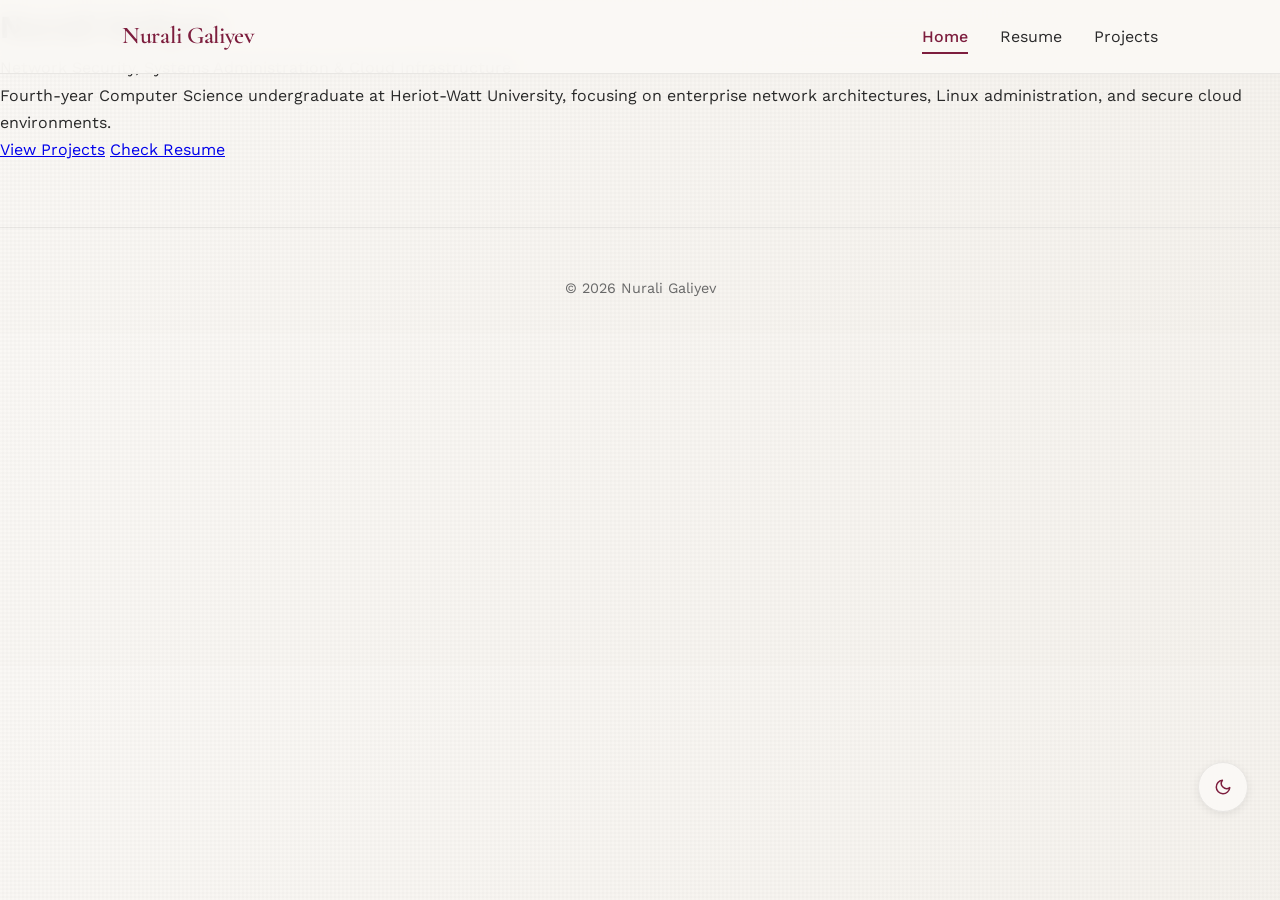
==== index.html @ 49e3de80 "Fix root index.html asset paths and content" ====
<!DOCTYPE html>
<html lang="en">
<head>
    <meta charset="UTF-8">
    <meta name="viewport" content="width=device-width, initial-scale=1.0">
    <meta property="og:title" content="Nurali Galiyev — Portfolio">
    <meta property="og:description" content="Portfolio and projects of Nurali Galiyev - Network Security, Systems Administration, and Cloud Infrastructure.">
    <meta property="og:url" content="https://Kore-net2.github.io/portfolio/index.html">
    <meta property="og:type" content="website">
    <title>Nurali Galiyev</title>

    <link rel="icon" type="image/x-icon" href="assets/icons/favicon.ico">
    <link rel="icon" type="image/png" sizes="32x32" href="assets/icons/favicon.png">
    <link rel="icon" type="image/png" sizes="16x16" href="assets/icons/favicon-16x16.png">

    <link rel="preconnect" href="https://fonts.googleapis.com">
    <link rel="preconnect" href="https://fonts.gstatic.com" crossorigin>
    <link href="https://fonts.googleapis.com/css2?family=Cormorant+Garamond:wght@400;600&family=Work+Sans:wght@300;400;500;600&display=swap" rel="stylesheet">

    <link rel="stylesheet" href="assets/css/main.css">
</head>
<body>

    <div class="page-loader" id="pageLoader">
        <div class="loader-content">
            <div class="loader-spinner"></div>
            <div class="loader-text">Loading</div>
        </div>
    </div>

    <div class="scroll-progress"></div>

    <nav>
        <div class="nav-content">
            <a href="/portfolio/index.html" class="nav-logo">Nurali Galiyev</a>
            <div class="nav-links">
                <a href="/portfolio/index.html" class="active">Home</a>
                <a href="/portfolio/resume/index.html">Resume</a>
                <a href="/portfolio/projects/index.html">Projects</a>
            </div>
        </div>
    </nav>

    <div class="home-wrap">
        <div class="hero-section">
            <h1 class="hero-title">Nurali Galiyev</h1>
            <p class="hero-subtitle">Network Security, Systems Administration & Cloud Infrastructure</p>
            <p class="hero-desc">Fourth-year Computer Science undergraduate at Heriot-Watt University, focusing on enterprise network architectures, Linux administration, and secure cloud environments.</p>
            
            <div class="hero-actions">
                <a href="/portfolio/projects/index.html" class="btn-primary">View Projects</a>
                <a href="/portfolio/resume/index.html" class="btn-secondary">Check Resume</a>
            </div>
        </div>
    </div>

    <footer>
        <p>&copy; 2026 Nurali Galiyev</p>
    </footer>

    <button class="dark-mode-toggle" id="darkModeToggle" aria-label="Toggle dark mode" title="Toggle dark mode"></button>
    <button class="back-to-top" id="backToTop" aria-label="Back to top">↑</button>

    <script src="assets/js/main.js"></script>
    <script src="assets/js/dark-mode.js"></script>
</body>
</html>
---- assets/css/main.css ----
/* ============================================
   CSS VARIABLES & ROOT STYLES
   ============================================ */
:root {
    --wine: #7d1e3e;
    --wine-light: #9d3a5a;
    --wine-dark: #5a1529;
    --cream: #faf8f5;
    --charcoal: #2a2a2a;
    --gray: #6a6a6a;
    --light-gray: #e8e6e3;
    scroll-behavior: smooth;
}

/* ============================================
   RESET & BASE STYLES
   ============================================ */
* {
    margin: 0;
    padding: 0;
    box-sizing: border-box;
}

html {
    scroll-behavior: smooth;
}

body {
    font-family: 'Work Sans', sans-serif;
    background: linear-gradient(135deg, var(--cream) 0%, #f5f2ed 100%);
    color: var(--charcoal);
    line-height: 1.7;
    overflow-x: hidden;
    position: relative;
    cursor: default;
}

a, button {
    cursor: pointer;
}

/* Subtle texture overlay */
body::before {
    content: '';
    position: fixed;
    top: 0;
    left: 0;
    width: 100%;
    height: 100%;
    background-image: 
        repeating-linear-gradient(
            0deg,
            transparent,
            transparent 2px,
            rgba(0, 0, 0, 0.01) 2px,
            rgba(0, 0, 0, 0.01) 4px
        ),
        repeating-linear-gradient(
            90deg,
            transparent,
            transparent 2px,
            rgba(0, 0, 0, 0.01) 2px,
            rgba(0, 0, 0, 0.01) 4px
        );
    pointer-events: none;
    z-index: 1;
}

.container {
    position: relative;
    z-index: 2;
    max-width: 1100px;
    margin: 0 auto;
    padding: 0 2rem;
}

/* ============================================
   NAVIGATION
   ============================================ */
nav {
    position: fixed;
    top: 0;
    left: 0;
    right: 0;
    background: rgba(250, 248, 245, 0.95);
    backdrop-filter: blur(10px);
    border-bottom: 1px solid var(--light-gray);
    z-index: 1000;
    padding: 1rem 0;
    box-shadow: 0 2px 8px rgba(0, 0, 0, 0.02);
}

.nav-content {
    max-width: 1100px;
    margin: 0 auto;
    padding: 0 2rem;
    display: flex;
    justify-content: space-between;
    align-items: center;
}

.nav-logo {
    font-family: 'Cormorant Garamond', serif;
    font-size: 1.5rem;
    font-weight: 600;
    color: var(--wine);
    text-decoration: none;
    transition: all 0.3s ease;
    letter-spacing: -0.3px;
}

.nav-logo:hover {
    color: var(--wine-dark);
    transform: translateY(-1px);
}

.nav-links {
    display: flex;
    gap: 2rem;
    align-items: center;
}

.nav-links a {
    color: var(--charcoal);
    text-decoration: none;
    font-weight: 400;
    transition: all 0.3s ease;
    position: relative;
    padding: 0.25rem 0;
}

.nav-links a::after {
    content: '';
    position: absolute;
    bottom: 0;
    left: 0;
    width: 0;
    height: 2px;
    background: var(--wine);
    transition: width 0.3s cubic-bezier(0.4, 0, 0.2, 1);
}

.nav-links a:hover::after,
.nav-links a.active::after {
    width: 100%;
}

.nav-links a:hover {
    color: var(--wine);
}

.nav-links a.active {
    color: var(--wine);
    font-weight: 500;
}

/* ============================================
   SCROLL PROGRESS INDICATOR
   ============================================ */
.scroll-progress {
    position: fixed;
    top: 0;
    left: 0;
    width: 0%;
    height: 3px;
    background: linear-gradient(90deg, var(--wine), var(--wine-light));
    z-index: 9999;
    transition: width 0.1s ease;
    box-shadow: 0 1px 3px rgba(125, 30, 62, 0.3);
}

/* ============================================
   BACK TO TOP BUTTON
   ============================================ */
.back-to-top {
    position: fixed;
    bottom: 2rem;
    right: 2rem;
    width: 50px;
    height: 50px;
    background: var(--wine);
    color: white;
    border: none;
    border-radius: 50%;
    cursor: pointer;
    display: flex;
    align-items: center;
    justify-content: center;
    font-size: 1.5rem;
    opacity: 0;
    visibility: hidden;
    transform: translateY(20px);
    transition: all 0.3s cubic-bezier(0.4, 0, 0.2, 1);
    z-index: 1000;
    box-shadow: 0 4px 12px rgba(125, 30, 62, 0.3);
}

.back-to-top.visible {
    opacity: 1;
    visibility: visible;
    transform: translateY(0);
}

.back-to-top:hover {
    background: var(--wine-dark);
    transform: translateY(-3px);
    box-shadow: 0 6px 16px rgba(125, 30, 62, 0.4);
}

.back-to-top:active {
    transform: translateY(-1px);
}

/* ============================================
   PAGE LOADER
   ============================================ */
.page-loader {
    position: fixed;
    top: 0;
    left: 0;
    width: 100%;
    height: 100%;
    background: var(--cream);
    display: flex;
    align-items: center;
    justify-content: center;
    z-index: 10000;
    transition: opacity 0.5s ease, visibility 0.5s ease;
}

.page-loader.hidden {
    opacity: 0;
    visibility: hidden;
}

.loader-content {
    text-align: center;
}

.loader-spinner {
    width: 50px;
    height: 50px;
    border: 3px solid var(--light-gray);
    border-top-color: var(--wine);
    border-radius: 50%;
    animation: spin 1s linear infinite;
    margin: 0 auto 1rem;
}

.loader-text {
    font-family: 'Cormorant Garamond', serif;
    font-size: 1.2rem;
    color: var(--wine);
    letter-spacing: 2px;
    font-weight: 500;
}

@keyframes spin {
    to {
        transform: rotate(360deg);
    }
}

/* ============================================
   FOOTER
   ============================================ */
footer {
    text-align: center;
    padding: 3rem 0 2rem;
    color: var(--gray);
    font-size: 0.9rem;
    margin-top: 4rem;
    border-top: 1px solid var(--light-gray);
}

/* ============================================
   ANIMATIONS
   ============================================ */
@keyframes fadeIn {
    from {
        opacity: 0;
        transform: translateY(20px);
    }
    to {
        opacity: 1;
        transform: translateY(0);
    }
}

@keyframes slideInCard {
    from {
        opacity: 0;
        transform: translateY(30px);
    }
    to {
        opacity: 1;
        transform: translateY(0);
    }
}

/* ============================================
   RESPONSIVE DESIGN
   ============================================ */
@media (max-width: 768px) {
    /* Smaller padding for mobile - just enough to clear the nav */
    body {
        padding-top: 75px;
    }

    nav {
        padding: 0.75rem 0;
    }

    .nav-content {
        flex-direction: column;
        gap: 0.5rem;
        padding: 0.5rem 1.5rem;
    }

    .nav-links {
        gap: 1rem;
    }

    .nav-logo {
        font-size: 1.3rem;
    }

    .nav-links a {
        font-size: 0.95rem;
    }

    .container {
        padding: 0 1.5rem;
    }

    .back-to-top {
        bottom: 1.5rem;
        right: 1.5rem;
        width: 45px;
        height: 45px;
        font-size: 1.3rem;
    }
}

@media (max-width: 480px) {
    /* Slightly more padding for very small screens */
    body {
        padding-top: 80px;
    }

    .container {
        padding: 0 1rem;
    }

    .nav-content {
        padding: 0.5rem 1rem;
    }
}
/* ============================================
   DARK MODE — append to bottom of main.css
   ============================================ */

body.dark-mode {
    /* Wine tones stay recognisable but are slightly warmer/brighter */
    --wine: #c43d5c;
    --wine-light: #d9566f;
    --wine-dark: #a82d4a;

    /* Backgrounds: warm dark rather than cold black */
    --cream: #1c1917;          /* warm near-black, mirrors the light cream tone */
    --charcoal: #ede9e4;       /* light text, same warmth as light-mode charcoal */
    --gray: #9a958e;           /* muted warm mid-tone */
    --light-gray: #2c2825;     /* warm dark border/divider, mirrors light-gray */

    background: linear-gradient(135deg, #1c1917 0%, #141210 100%);
    color: #ede9e4;
}

/* Match the light-mode texture — same opacity, just lightened strands */
body.dark-mode::before {
    background-image: 
        repeating-linear-gradient(
            0deg,
            transparent,
            transparent 2px,
            rgba(255, 255, 255, 0.015) 2px,
            rgba(255, 255, 255, 0.015) 4px
        ),
        repeating-linear-gradient(
            90deg,
            transparent,
            transparent 2px,
            rgba(255, 255, 255, 0.015) 2px,
            rgba(255, 255, 255, 0.015) 4px
        );
}

body.dark-mode nav {
    background: rgba(22, 19, 17, 0.95);
    border-bottom-color: var(--light-gray);
    box-shadow: 0 2px 8px rgba(0, 0, 0, 0.25);
}

body.dark-mode .page-loader {
    background: var(--cream);
}

/* Cards: slightly raised warm surface — mirrors light mode's white cards on cream */
body.dark-mode .entry,
body.dark-mode .note-card {
    background: #231f1c;
    border-color: rgba(196, 61, 92, 0.12);
}

body.dark-mode .note-card:hover,
body.dark-mode .entry:hover {
    box-shadow: 0 4px 20px rgba(196, 61, 92, 0.1);
    border-color: rgba(196, 61, 92, 0.22);
}

body.dark-mode .entry-logo {
    background: #2a2420;
    border-color: var(--light-gray);
}

body.dark-mode .skills-list {
    background: #231f1c;
    border-color: rgba(196, 61, 92, 0.12);
}

body.dark-mode .skill-row {
    border-bottom-color: rgba(255, 255, 255, 0.05);
}

body.dark-mode .quote-container {
    background: linear-gradient(135deg, rgba(196, 61, 92, 0.07), rgba(196, 61, 92, 0.03));
}

/* Buttons: keep solid style like light mode, just invert colours */
body.dark-mode .contact-links a,
body.dark-mode .entry-link,
body.dark-mode .download-btn {
    background: var(--wine);
    color: #f5f0eb;
    border-color: var(--wine);
    box-shadow: 0 2px 8px rgba(196, 61, 92, 0.25);
}

body.dark-mode .contact-links a:hover,
body.dark-mode .entry-link:hover,
body.dark-mode .download-btn:hover {
    background: var(--wine-dark);
    border-color: var(--wine-dark);
    box-shadow: 0 4px 14px rgba(196, 61, 92, 0.35);
}

body.dark-mode .btn {
    background: var(--wine);
    color: #f5f0eb;
    border-color: var(--wine);
    box-shadow: 0 2px 8px rgba(196, 61, 92, 0.25);
}
body.dark-mode .btn:hover {
    background: var(--wine-dark);
    border-color: var(--wine-dark);
}
body.dark-mode .btn-secondary {
    background: transparent;
    border-color: var(--light-gray);
    color: var(--charcoal);
    box-shadow: none;
}
body.dark-mode .btn-secondary:hover {
    background: rgba(237, 233, 228, 0.08);
    border-color: var(--gray);
}

body.dark-mode .detail-section {
    border-top-color: rgba(255, 255, 255, 0.07);
}

body.dark-mode .sub-entry {
    border-left-color: rgba(196, 61, 92, 0.25);
}

body.dark-mode .note-body code {
    background: rgba(196, 61, 92, 0.12);
    color: var(--wine-light);
}

body.dark-mode .note-body pre {
    background: rgba(0, 0, 0, 0.25);
    border-color: rgba(255, 255, 255, 0.06);
    border-left-color: rgba(196, 61, 92, 0.3);
}

body.dark-mode footer {
    border-top-color: var(--light-gray);
    color: var(--gray);
}

body.dark-mode .profile-photo {
    filter: contrast(0.97) saturate(0.9) brightness(0.88);
}

body.dark-mode .tag {
    background: rgba(196, 61, 92, 0.12);
    color: var(--wine-light);
}
body.dark-mode .tag:hover {
    background: rgba(196, 61, 92, 0.2);
}

body.dark-mode .back-to-top {
    background: var(--wine);
    box-shadow: 0 4px 12px rgba(196, 61, 92, 0.35);
}
body.dark-mode .back-to-top:hover {
    background: var(--wine-dark);
    box-shadow: 0 6px 16px rgba(196, 61, 92, 0.45);
}

/* ============================================
   DARK MODE TOGGLE BUTTON — fixed bottom right
   ============================================ */

.dark-mode-toggle {
    position: fixed;
    bottom: 5.5rem; /* sits just above the back-to-top button */
    right: 2rem;
    width: 50px;
    height: 50px;
    background: var(--cream);
    color: var(--wine);
    border: 1px solid var(--light-gray);
    border-radius: 50%;
    cursor: pointer;
    display: flex;
    align-items: center;
    justify-content: center;
    opacity: 1;
    z-index: 1000;
    box-shadow: 0 2px 8px rgba(0, 0, 0, 0.08);
    transition: all 0.3s cubic-bezier(0.4, 0, 0.2, 1);
}

.dark-mode-toggle:hover {
    background: var(--wine);
    color: white;
    border-color: var(--wine);
    transform: translateY(-3px);
    box-shadow: 0 6px 16px rgba(125, 30, 62, 0.3);
}

.dark-mode-toggle svg {
    pointer-events: none;
}

body.dark-mode .dark-mode-toggle {
    background: #231f1c;
    color: var(--wine-light);
    border-color: var(--light-gray);
    box-shadow: 0 2px 8px rgba(0, 0, 0, 0.35);
}

body.dark-mode .dark-mode-toggle:hover {
    background: var(--wine);
    color: #f5f0eb;
    border-color: var(--wine);
    box-shadow: 0 6px 16px rgba(196, 61, 92, 0.35);
}

@media (max-width: 768px) {
    .dark-mode-toggle {
        bottom: 4.5rem;
        right: 1.5rem;
        width: 45px;
        height: 45px;
    }
}
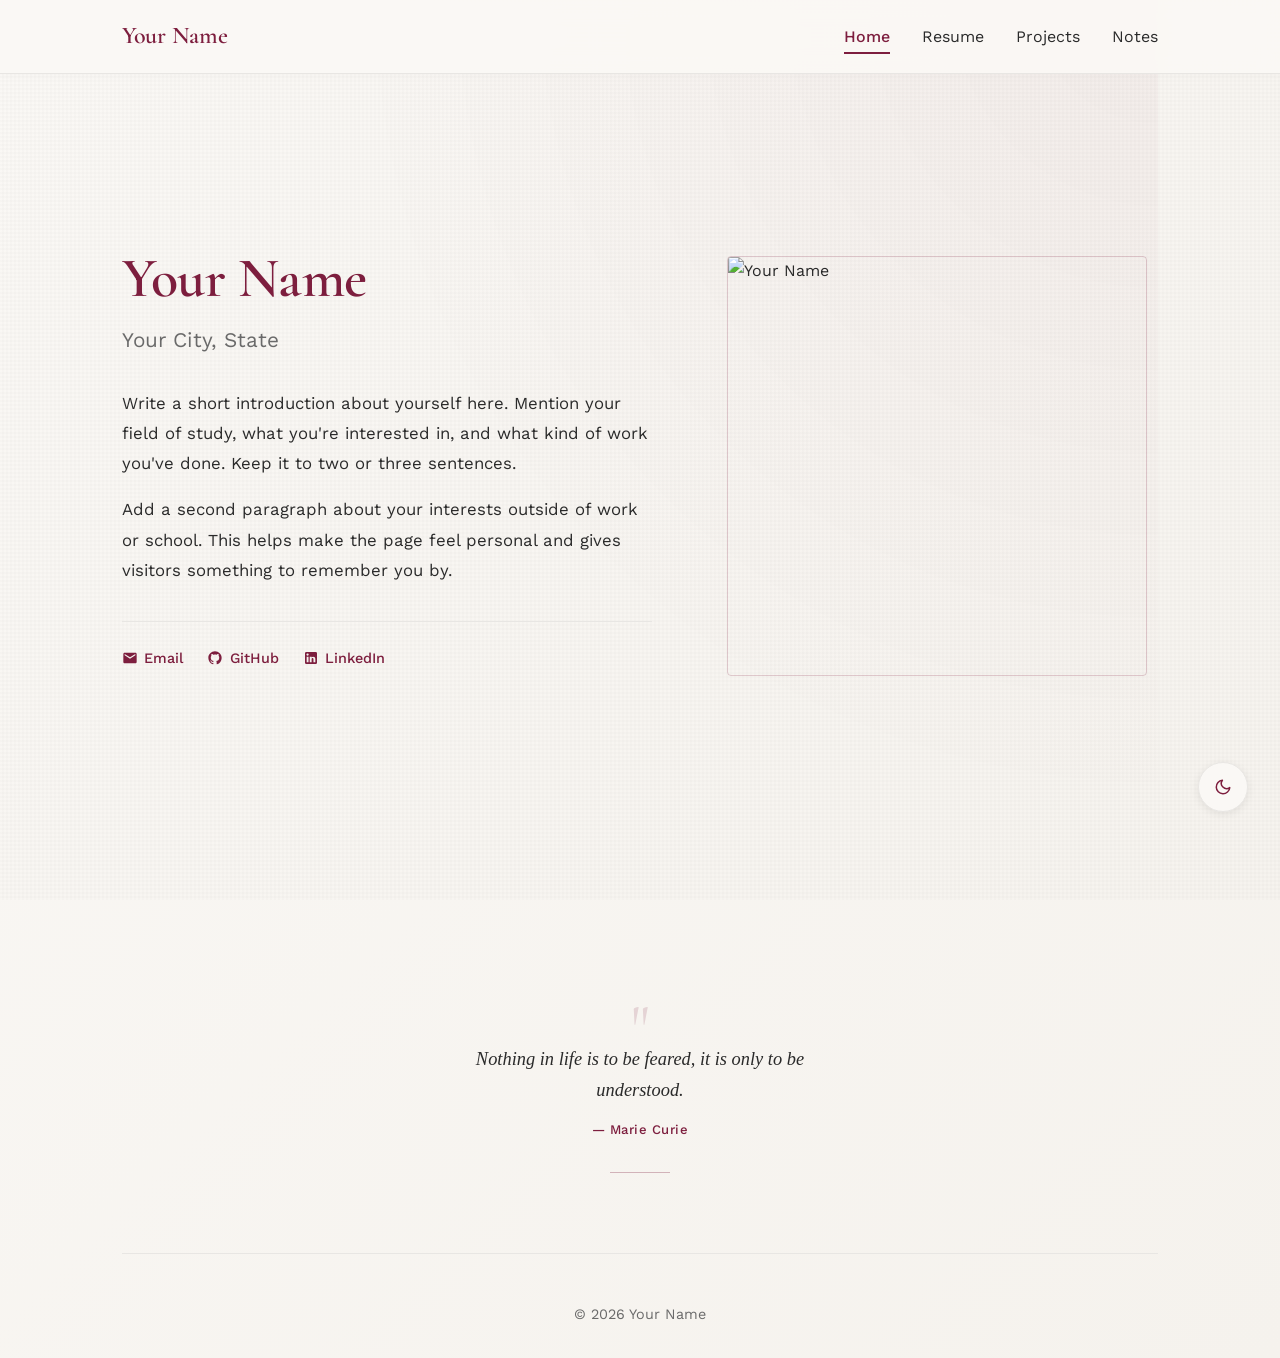
==== commit 40076c59: "Update home page layout with correct paths and personal bio" ====
--- a/index.html
+++ b/index.html
@@ -3,11 +3,14 @@
 <head>
     <meta charset="UTF-8">
     <meta name="viewport" content="width=device-width, initial-scale=1.0">
-    <meta property="og:title" content="Nurali Galiyev — Portfolio">
-    <meta property="og:description" content="Portfolio and projects of Nurali Galiyev - Network Security, Systems Administration, and Cloud Infrastructure.">
-    <meta property="og:url" content="https://Kore-net2.github.io/portfolio/index.html">
+    <meta property="og:title" content="Your Name">
+    <meta property="og:description" content="Your one-line description here.">
+    <meta property="og:image" content="https://yourusername.github.io/assets/images/personal/your-photo.jpeg">
+    <meta property="og:url" content="https://yourusername.github.io/">
     <meta property="og:type" content="website">
-    <title>Nurali Galiyev</title>
+    <meta name="twitter:card" content="summary_large_image">
+    <meta name="twitter:image" content="https://yourusername.github.io/assets/images/personal/your-photo.jpeg">
+    <title>Your Name | Portfolio</title>
 
     <link rel="icon" type="image/x-icon" href="assets/icons/favicon.ico">
     <link rel="icon" type="image/png" sizes="32x32" href="assets/icons/favicon.png">
@@ -15,11 +18,24 @@
 
     <link rel="preconnect" href="https://fonts.googleapis.com">
     <link rel="preconnect" href="https://fonts.gstatic.com" crossorigin>
-    <link href="https://fonts.googleapis.com/css2?family=Cormorant+Garamond:wght@400;600&family=Work+Sans:wght@300;400;500;600&display=swap" rel="stylesheet">
+    <link href="https://fonts.googleapis.com/css2?family=Cormorant+Garamond:wght@400;600&family=Work+Sans:wght@300;400;500&display=swap" rel="stylesheet">
 
     <link rel="stylesheet" href="assets/css/main.css">
+    <link rel="stylesheet" href="assets/css/home.css">
 </head>
+
 <body>
+    <nav>
+        <div class="nav-content">
+            <a href="/" class="nav-logo">Your Name</a>
+            <div class="nav-links">
+                <a href="/" class="active">Home</a>
+                <a href="/resume">Resume</a>
+                <a href="/projects">Projects</a>
+                <a href="/notes">Notes</a>
+            </div>
+        </div>
+    </nav>
 
     <div class="page-loader" id="pageLoader">
         <div class="loader-content">
@@ -30,38 +46,101 @@
 
     <div class="scroll-progress"></div>
 
-    <nav>
-        <div class="nav-content">
-            <a href="/portfolio/index.html" class="nav-logo">Nurali Galiyev</a>
-            <div class="nav-links">
-                <a href="/portfolio/index.html" class="active">Home</a>
-                <a href="/portfolio/resume/index.html">Resume</a>
-                <a href="/portfolio/projects/index.html">Projects</a>
+    <div class="container">
+        <section class="hero">
+            <div class="hero-content">
+
+                <div class="hero-left">
+                    <h1>Your Name</h1>
+                    <p class="subtitle">Your City, State</p>
+
+                    <p class="summary">
+                        Write a short introduction about yourself here. Mention your field of study, what you're interested in, and what kind of work you've done. Keep it to two or three sentences.
+                    </p>
+
+                    <p class="summary">
+                        Add a second paragraph about your interests outside of work or school. This helps make the page feel personal and gives visitors something to remember you by.
+                    </p>
+
+                    <div class="contact-links">
+                        <a href="#" id="email-link" aria-label="Email">
+                            <svg xmlns="http://www.w3.org/2000/svg" viewBox="0 0 24 24">
+                                <path d="M20 4H4c-1.1 0-1.99.9-1.99 2L2 18c0 1.1.9 2 2 2h16c1.1 0 2-.9 2-2V6c0-1.1-.9-2-2-2zm0 4l-8 5-8-5V6l8 5 8-5v2z"/>
+                            </svg>
+                            Email
+                        </a>
+                        <noscript>Enable JavaScript to see email</noscript>
+
+                        <a href="https://github.com/yourusername" target="_blank" aria-label="GitHub Profile">
+                            <svg xmlns="http://www.w3.org/2000/svg" viewBox="0 0 24 24">
+                                <path d="M12 2C6.477 2 2 6.477 2 12c0 4.42 2.865 8.17 6.839 9.49.5.092.682-.217.682-.482 0-.237-.008-.866-.013-1.7-2.782.603-3.369-1.34-3.369-1.34-.454-1.156-1.11-1.463-1.11-1.463-.908-.62.069-.608.069-.608 1.003.07 1.531 1.03 1.531 1.03.892 1.529 2.341 1.087 2.91.831.092-.646.35-1.086.636-1.336-2.22-.253-4.555-1.11-4.555-4.943 0-1.091.39-1.984 1.029-2.683-.103-.253-.446-1.27.098-2.647 0 0 .84-.269 2.75 1.025A9.578 9.578 0 0112 6.836c.85.004 1.705.114 2.504.336 1.909-1.294 2.747-1.025 2.747-1.025.546 1.377.203 2.394.1 2.647.64.699 1.028 1.592 1.028 2.683 0 3.842-2.339 4.687-4.566 4.935.359.309.678.919.678 1.852 0 1.336-.012 2.415-.012 2.743 0 .267.18.578.688.48C19.137 20.167 22 16.418 22 12c0-5.523-4.477-10-10-10z"/>
+                            </svg>
+                            GitHub
+                        </a>
+
+                        <a href="https://linkedin.com/in/yourprofile" target="_blank" aria-label="LinkedIn Profile">
+                            <svg xmlns="http://www.w3.org/2000/svg" viewBox="0 0 24 24">
+                                <path d="M19 3a2 2 0 0 1 2 2v14a2 2 0 0 1-2 2H5a2 2 0 0 1-2-2V5a2 2 0 0 1 2-2h14m-.5 15.5v-5.3a3.26 3.26 0 0 0-3.26-3.26c-.85 0-1.84.52-2.32 1.3v-1.11h-2.79v8.37h2.79v-4.93c0-.77.62-1.4 1.39-1.4a1.4 1.4 0 0 1 1.4 1.4v4.93h2.79M6.88 8.56a1.68 1.68 0 0 0 1.68-1.68c0-.93-.75-1.69-1.68-1.69a1.69 1.69 0 0 0-1.69 1.69c0 .93.76 1.68 1.69 1.68m1.39 9.94v-8.37H5.5v8.37h2.77z"/>
+                            </svg>
+                            LinkedIn
+                        </a>
+                    </div>
+
+                </div>
+
+                <div class="hero-right">
+                    <!-- Replace with your photo — drop it in assets/images/personal/ and update the src -->
+                    <img src="assets/images/personal/your-photo.jpeg" alt="Your Name" class="profile-photo">
+                </div>
+
             </div>
-        </div>
-    </nav>
+        </section>
 
-    <div class="home-wrap">
-        <div class="hero-section">
-            <h1 class="hero-title">Nurali Galiyev</h1>
-            <p class="hero-subtitle">Network Security, Systems Administration & Cloud Infrastructure</p>
-            <p class="hero-desc">Fourth-year Computer Science undergraduate at Heriot-Watt University, focusing on enterprise network architectures, Linux administration, and secure cloud environments.</p>
-            
-            <div class="hero-actions">
-                <a href="/portfolio/projects/index.html" class="btn-primary">View Projects</a>
-                <a href="/portfolio/resume/index.html" class="btn-secondary">Check Resume</a>
+        <section class="quote-section" id="quoteSection">
+            <div class="quote-container" id="quoteContainer">
+                <div class="quote-wrapper" id="quoteWrapper">
+                    <div class="quote-item active">
+                        <div class="quote-mark-open">"</div>
+                        <p class="quote-text">Nothing in life is to be feared, it is only to be understood.</p>
+                        <p class="quote-author">Marie Curie</p>
+                    </div>
+                    <div class="quote-item">
+                        <div class="quote-mark-open">"</div>
+                        <p class="quote-text">Real change, enduring change, happens one step at a time.</p>
+                        <p class="quote-author">Ruth Bader Ginsburg</p>
+                    </div>
+                    <div class="quote-item">
+                        <div class="quote-mark-open">"</div>
+                        <p class="quote-text">Nothing works unless you do.</p>
+                        <p class="quote-author">Maya Angelou</p>
+                    </div>
+                </div>
             </div>
-        </div>
+        </section>
+
+        <footer>
+            <p>&copy; 2026 Your Name</p>
+        </footer>
     </div>
-
-    <footer>
-        <p>&copy; 2026 Nurali Galiyev</p>
-    </footer>
 
     <button class="dark-mode-toggle" id="darkModeToggle" aria-label="Toggle dark mode" title="Toggle dark mode"></button>
     <button class="back-to-top" id="backToTop" aria-label="Back to top">↑</button>
 
     <script src="assets/js/main.js"></script>
     <script src="assets/js/dark-mode.js"></script>
+    <script src="assets/js/home.js"></script>
+    <script src="assets/js/quotes.js"></script>
+    <script>
+        document.addEventListener('DOMContentLoaded', function() {
+            var qs = document.getElementById('quoteSection');
+            if (!qs) return;
+            var observer = new IntersectionObserver(function(entries) {
+                entries.forEach(function(entry) {
+                    if (entry.isIntersecting) { qs.classList.add('visible'); }
+                });
+            }, { threshold: 0.2 });
+            observer.observe(qs);
+        });
+    </script>
 </body>
 </html>
--- a/assets/css/home.css
+++ b/assets/css/home.css
@@ -0,0 +1,457 @@
+/* ============================================
+   HOME PAGE STYLES
+   ============================================ */
+
+/* Hero Section */
+.hero {
+    min-height: 100vh;
+    display: flex;
+    align-items: center;
+    padding: 6rem 0 4rem;
+    animation: fadeIn 1s ease-out;
+    position: relative;
+}
+
+.hero::before {
+    content: '';
+    position: absolute;
+    top: 0;
+    left: 0;
+    right: 0;
+    bottom: 0;
+    background: radial-gradient(circle at top right, rgba(125, 30, 62, 0.04), transparent 60%);
+    pointer-events: none;
+}
+
+.hero-content {
+    display: grid;
+    grid-template-columns: 1.2fr 1fr;
+    gap: 4rem;
+    align-items: center;
+    width: 100%;
+    position: relative;
+    z-index: 2;
+}
+
+.hero-left h1 {
+    font-family: 'Cormorant Garamond', serif;
+    font-size: 3.5rem;
+    font-weight: 600;
+    color: var(--wine);
+    margin-bottom: 0.75rem;
+    line-height: 1.2;
+    letter-spacing: -0.5px;
+}
+
+.subtitle {
+    font-size: 1.3rem;
+    color: var(--gray);
+    margin-bottom: 2rem;
+    line-height: 1.5;
+}
+
+.summary {
+    font-size: 1.05rem;
+    color: var(--charcoal);
+    margin-bottom: 1rem;
+    line-height: 1.8;
+}
+
+/* Quote Section — elegant below-the-fold element */
+.quote-section {
+    display: flex;
+    align-items: center;
+    justify-content: center;
+    margin-top: 2rem;
+    padding: 2rem 2rem 1rem;
+    opacity: 0;
+    transform: translateY(20px);
+    transition: opacity 1s cubic-bezier(0.4, 0, 0.2, 1), transform 1s cubic-bezier(0.4, 0, 0.2, 1);
+}
+
+.quote-section.visible {
+    opacity: 1;
+    transform: translateY(0);
+}
+
+.quote-container {
+    max-width: 500px;
+    width: 100%;
+    padding: 2rem 2.5rem;
+    background: transparent;
+    border: none;
+    border-radius: 0;
+    position: relative;
+    min-height: 60px;
+    display: flex !important;
+    align-items: center;
+    visibility: visible !important;
+    text-align: center;
+}
+
+/* Decorative line below quote only */
+.quote-container::after {
+    content: '';
+    position: absolute;
+    left: 50%;
+    transform: translateX(-50%);
+    bottom: 0;
+    width: 60px;
+    height: 1px;
+    background: var(--wine);
+    opacity: 0.3;
+}
+
+.quote-wrapper {
+    position: relative;
+    width: 100%;
+}
+
+.quote-item {
+    opacity: 0;
+    position: absolute;
+    width: 100%;
+    transition: opacity 0.8s ease-in-out;
+    pointer-events: none;
+}
+
+.quote-item.active {
+    opacity: 1;
+    position: relative;
+    pointer-events: auto;
+}
+
+.quote-mark-open {
+    font-family: 'Cormorant Garamond', serif;
+    font-size: 4rem;
+    color: var(--wine);
+    opacity: 0.15;
+    line-height: 1;
+    text-align: center;
+    display: block;
+    position: static;
+    margin-bottom: -1rem;
+}
+
+.quote-text {
+    font-family: 'Cormorant Garamond', serif;
+    font-size: 1.15rem;
+    font-style: italic;
+    color: var(--charcoal);
+    line-height: 1.7;
+    margin-bottom: 0.75rem;
+    padding: 0;
+    text-align: center;
+}
+
+.quote-author {
+    font-family: 'Work Sans', sans-serif;
+    font-size: 0.82rem;
+    color: var(--wine);
+    font-weight: 500;
+    text-align: center;
+    letter-spacing: 0.5px;
+}
+
+.quote-author::before {
+    content: '— ';
+}
+
+/* Contact Links */
+.contact-links {
+    display: flex;
+    flex-wrap: wrap;
+    gap: 0.5rem 1.5rem;
+    margin-top: 2.25rem;
+    margin-bottom: 1rem;
+    padding-top: 1.5rem;
+    border-top: 1px solid var(--light-gray);
+}
+
+.contact-links a {
+    display: inline-flex;
+    align-items: center;
+    gap: 0.4rem;
+    padding: 0;
+    background: none;
+    border: none;
+    box-shadow: none;
+    color: var(--wine);
+    text-decoration: none;
+    font-family: 'Work Sans', sans-serif;
+    font-size: 0.9rem;
+    font-weight: 500;
+    transition: color 0.2s ease;
+    position: relative;
+}
+
+.contact-links a::after {
+    content: '';
+    position: absolute;
+    bottom: -2px;
+    left: 0;
+    width: 0;
+    height: 1px;
+    background: var(--wine);
+    transition: width 0.25s ease;
+}
+
+.contact-links a:hover {
+    color: var(--wine-dark);
+    background: none;
+    box-shadow: none;
+    transform: none;
+}
+
+.contact-links a:hover::after {
+    width: 100%;
+}
+
+.contact-links a:active {
+    transform: none;
+}
+
+.contact-links svg {
+    width: 16px;
+    height: 16px;
+    fill: currentColor;
+    flex-shrink: 0;
+}
+
+.contact-links svg.chess-icon {
+    fill: none;
+    stroke: currentColor;
+}
+
+.duolingo-icon {
+    filter: none;
+}
+
+body.dark-mode .contact-links a {
+    color: var(--wine-light);
+    background: none !important;
+    border: none !important;
+    box-shadow: none !important;
+}
+
+body.dark-mode .contact-links a:hover {
+    color: var(--wine-light);
+    background: none !important;
+}
+
+body.dark-mode .contact-links {
+    border-top-color: var(--light-gray);
+}
+
+/* Profile Photo */
+.hero-right {
+    display: flex;
+    justify-content: center;
+    align-items: center;
+}
+
+.profile-photo {
+    width: 100%;
+    max-width: 420px;
+    height: auto;
+    aspect-ratio: 1;
+    object-fit: cover;
+    border-radius: 4px;
+    border: 1.5px solid rgba(125, 30, 62, 0.2);
+    transition: border-color 0.3s ease;
+    filter: contrast(1.02) saturate(1.05);
+}
+
+.profile-photo:hover {
+    border-color: rgba(125, 30, 62, 0.4);
+    filter: contrast(1.03) saturate(1.08);
+}
+
+/* Scroll Down Indicator */
+.scroll-indicator {
+    position: absolute;
+    bottom: 2rem;
+    left: 50%;
+    transform: translateX(-50%);
+    display: flex;
+    flex-direction: column;
+    align-items: center;
+    gap: 0.5rem;
+    opacity: 0;
+    animation: fadeIn 1s ease-out 1.5s forwards;
+    cursor: pointer;
+    transition: all 0.3s ease;
+}
+
+.scroll-indicator:hover {
+    transform: translateX(-50%) translateY(3px);
+}
+
+.scroll-indicator span {
+    font-size: 0.85rem;
+    color: var(--gray);
+    letter-spacing: 1px;
+    text-transform: uppercase;
+    font-weight: 500;
+}
+
+.scroll-indicator svg {
+    width: 24px;
+    height: 24px;
+    color: var(--wine);
+    animation: bounce 2s ease-in-out infinite;
+}
+
+@keyframes bounce {
+    0%, 100% {
+        transform: translateY(0);
+    }
+    50% {
+        transform: translateY(10px);
+    }
+}
+
+/* Content Section */
+.content-section {
+    padding: 2rem 0;
+}
+
+/* ============================================
+   RESPONSIVE DESIGN
+   ============================================ */
+@media (max-width: 968px) {
+    .hero-content {
+        grid-template-columns: 1fr;
+        gap: 3rem;
+        display: flex;
+        flex-direction: column;
+    }
+
+    /* Photo always first on mobile */
+    .hero-right {
+        order: -1;
+        margin-bottom: 1.5rem;
+    }
+
+    .hero-left {
+        text-align: center;
+    }
+
+    .hero-left h1 {
+        font-size: 2.8rem;
+    }
+
+    .subtitle {
+        font-size: 1.2rem;
+    }
+
+    .profile-photo {
+        max-width: 350px;
+    }
+
+    .contact-links {
+        justify-content: center;
+        gap: 0.5rem 1.25rem;
+    }
+
+    .quote-section {
+        padding: 2.5rem 1.5rem 1rem;
+    }
+
+    .quote-container {
+        padding: 1.75rem 1.5rem;
+    }
+
+    .quote-text {
+        font-size: 1.1rem;
+    }
+
+    .quote-author {
+        font-size: 0.8rem;
+    }
+}
+
+@media (max-width: 768px) {
+    .hero {
+        padding: 8rem 0 4rem;
+        min-height: auto;
+    }
+
+    .hero-left h1 {
+        font-size: 2.2rem;
+    }
+
+    .subtitle {
+        font-size: 1.1rem;
+    }
+
+    .summary {
+        font-size: 1rem;
+    }
+
+    .contact-links {
+        flex-direction: row;
+        gap: 0.5rem 1rem;
+        align-items: center;
+    }
+
+    .profile-photo {
+        max-width: 300px;
+    }
+
+    .scroll-indicator {
+        display: none;
+    }
+
+    .quote-section {
+        padding: 1.5rem 1rem 1rem;
+        margin-top: 0;
+    }
+
+    .quote-container {
+        padding: 1.5rem 1.25rem;
+    }
+
+    .quote-text {
+        font-size: 1.05rem;
+    }
+}
+
+@media (max-width: 480px) {
+    .hero {
+        padding: 7rem 0 3.5rem;
+    }
+
+    .hero-left h1 {
+        font-size: 1.9rem;
+    }
+
+    .subtitle {
+        font-size: 1rem;
+    }
+
+    .profile-photo {
+        max-width: 260px;
+    }
+
+    .quote-section {
+        padding: 1rem 1rem 0.5rem;
+        margin-top: 0;
+    }
+
+    .quote-container {
+        padding: 1.25rem 1rem;
+    }
+
+    .quote-text {
+        font-size: 1rem;
+    }
+
+    .quote-mark-open {
+        font-size: 3rem;
+    }
+
+    .quote-author {
+        font-size: 0.78rem;
+    }
+}
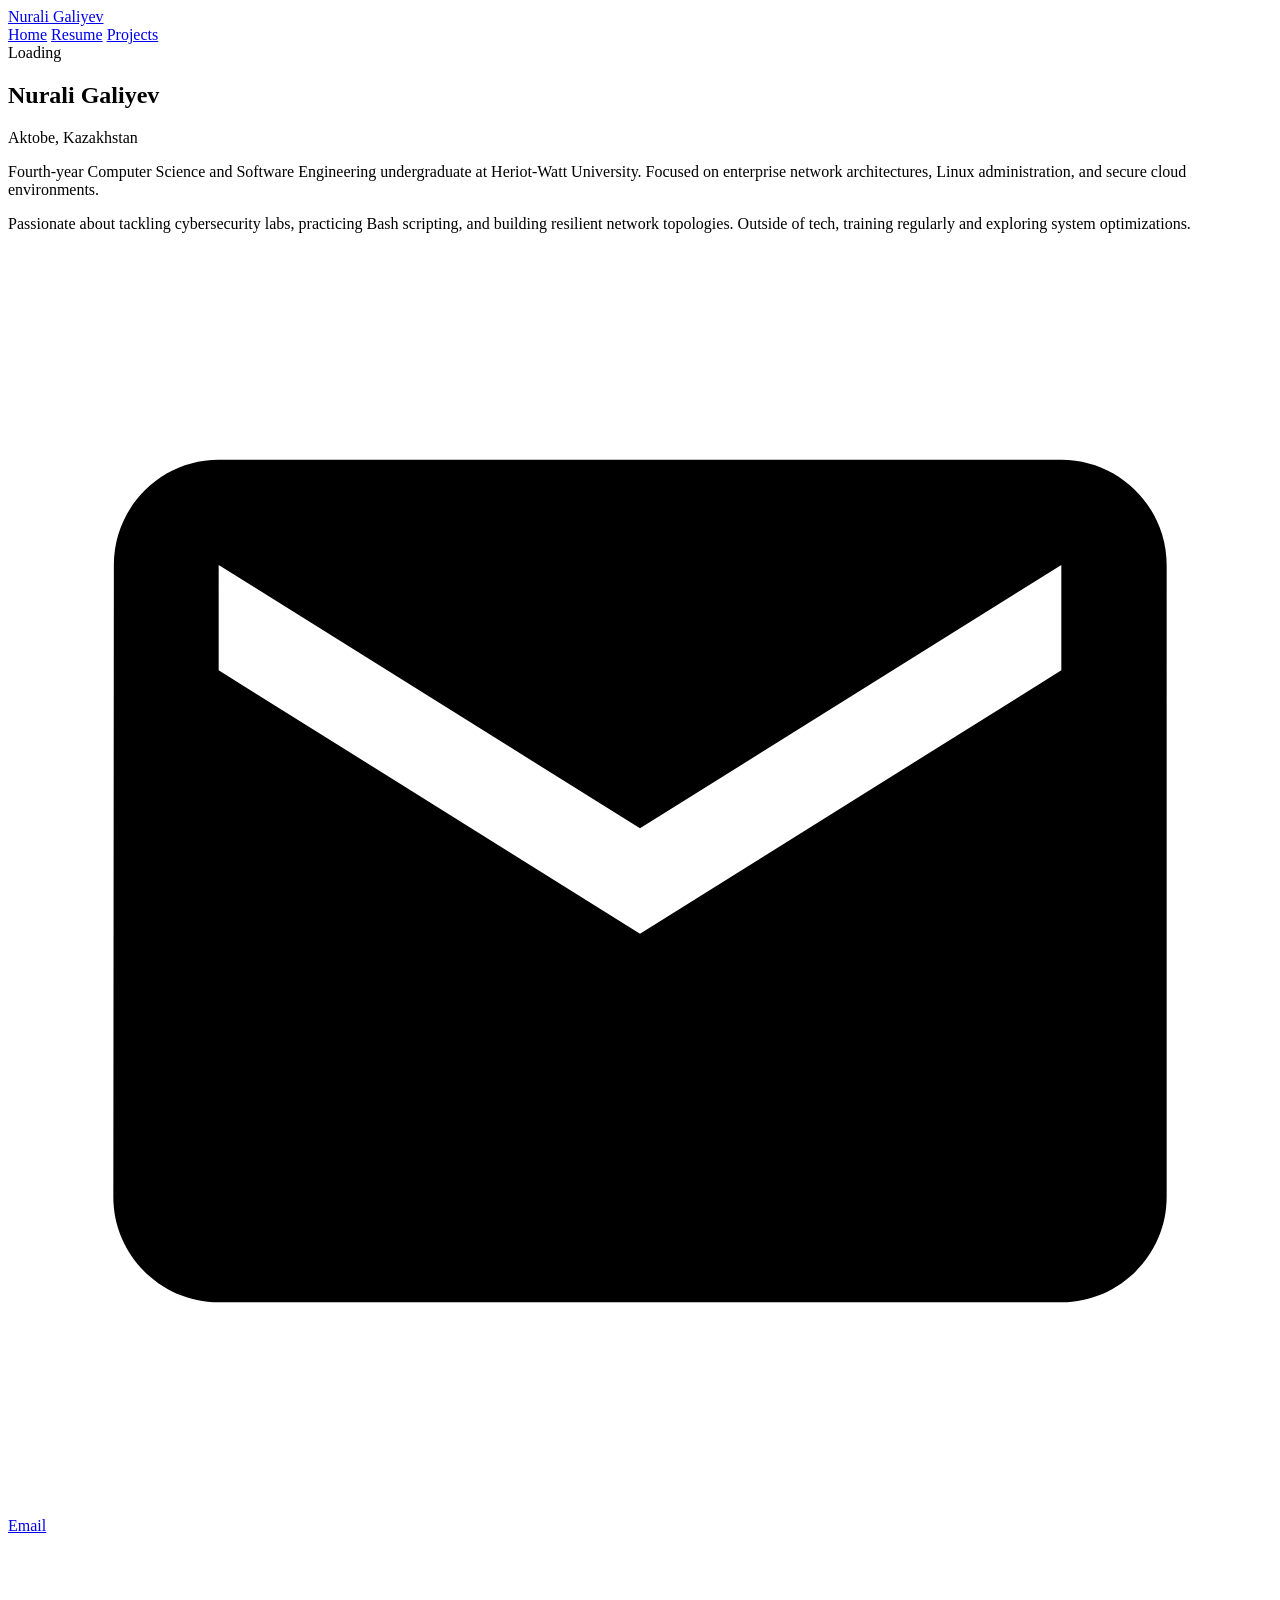
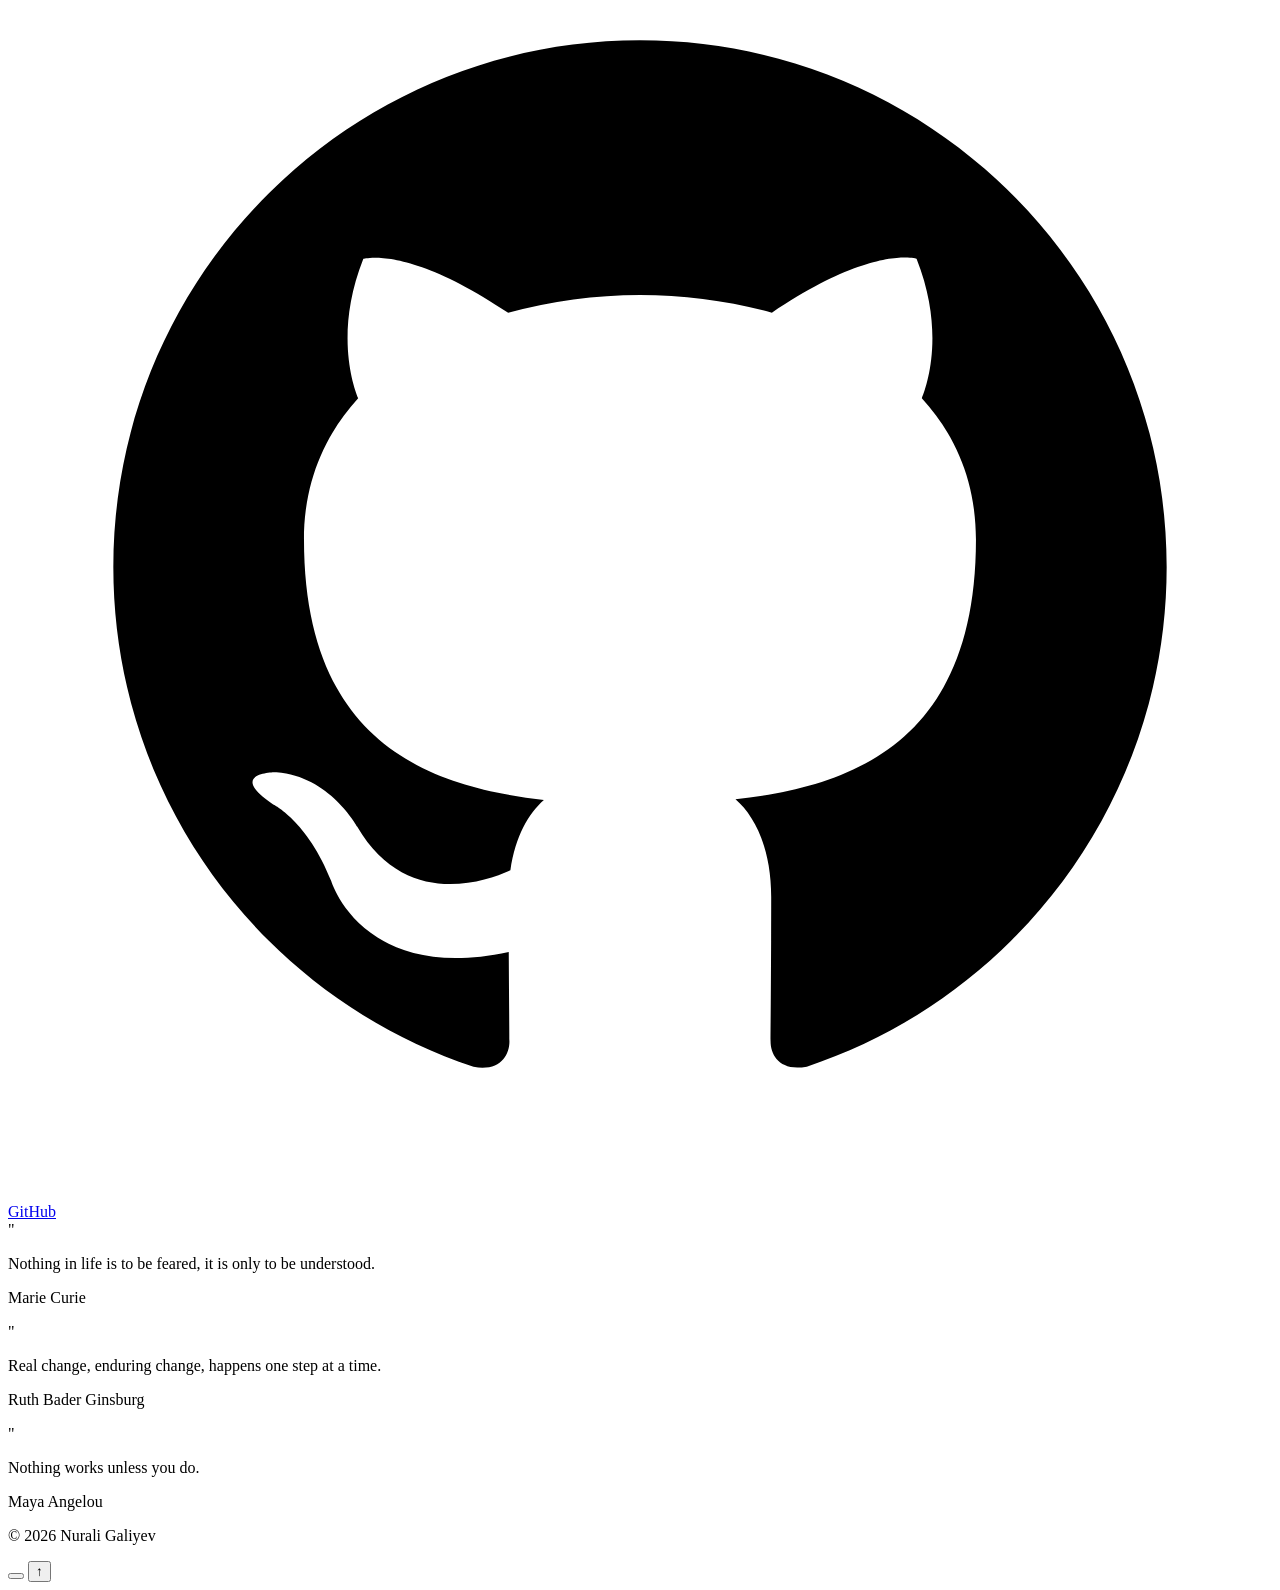
==== commit 505ef58d: "Remove notes from navigation and fix home page template" ====
--- a/index.html
+++ b/index.html
@@ -3,36 +3,33 @@
 <head>
     <meta charset="UTF-8">
     <meta name="viewport" content="width=device-width, initial-scale=1.0">
-    <meta property="og:title" content="Your Name">
-    <meta property="og:description" content="Your one-line description here.">
-    <meta property="og:image" content="https://yourusername.github.io/assets/images/personal/your-photo.jpeg">
-    <meta property="og:url" content="https://yourusername.github.io/">
+    <meta property="og:title" content="Nurali Galiyev | Portfolio">
+    <meta property="og:description" content="Network Security, Systems Administration, and Cloud Infrastructure portfolio by Nurali Galiyev.">
+    <meta property="og:url" content="https://Kore-net2.github.io/portfolio/">
     <meta property="og:type" content="website">
     <meta name="twitter:card" content="summary_large_image">
-    <meta name="twitter:image" content="https://yourusername.github.io/assets/images/personal/your-photo.jpeg">
-    <title>Your Name | Portfolio</title>
+    <title>Nurali Galiyev | Portfolio</title>
 
-    <link rel="icon" type="image/x-icon" href="assets/icons/favicon.ico">
-    <link rel="icon" type="image/png" sizes="32x32" href="assets/icons/favicon.png">
-    <link rel="icon" type="image/png" sizes="16x16" href="assets/icons/favicon-16x16.png">
+    <link rel="icon" type="image/x-icon" href="/portfolio/assets/icons/favicon.ico">
+    <link rel="icon" type="image/png" sizes="32x32" href="/portfolio/assets/icons/favicon.png">
+    <link rel="icon" type="image/png" sizes="16x16" href="/portfolio/assets/icons/favicon-16x16.png">
 
     <link rel="preconnect" href="https://fonts.googleapis.com">
     <link rel="preconnect" href="https://fonts.gstatic.com" crossorigin>
     <link href="https://fonts.googleapis.com/css2?family=Cormorant+Garamond:wght@400;600&family=Work+Sans:wght@300;400;500&display=swap" rel="stylesheet">
 
-    <link rel="stylesheet" href="assets/css/main.css">
-    <link rel="stylesheet" href="assets/css/home.css">
+    <link rel="stylesheet" href="/portfolio/assets/css/main.css">
+    <link rel="stylesheet" href="/portfolio/assets/css/home.css">
 </head>
 
 <body>
     <nav>
         <div class="nav-content">
-            <a href="/" class="nav-logo">Your Name</a>
+            <a href="/portfolio/" class="nav-logo">Nurali Galiyev</a>
             <div class="nav-links">
-                <a href="/" class="active">Home</a>
-                <a href="/resume">Resume</a>
-                <a href="/projects">Projects</a>
-                <a href="/notes">Notes</a>
+                <a href="/portfolio/" class="active">Home</a>
+                <a href="/portfolio/resume/index.html">Resume</a>
+                <a href="/portfolio/projects/index.html">Projects</a>
             </div>
         </div>
     </nav>
@@ -51,15 +48,15 @@
             <div class="hero-content">
 
                 <div class="hero-left">
-                    <h1>Your Name</h1>
-                    <p class="subtitle">Your City, State</p>
+                    <h1>Nurali Galiyev</h1>
+                    <p class="subtitle">Aktobe, Kazakhstan</p>
 
                     <p class="summary">
-                        Write a short introduction about yourself here. Mention your field of study, what you're interested in, and what kind of work you've done. Keep it to two or three sentences.
+                        Fourth-year Computer Science and Software Engineering undergraduate at Heriot-Watt University. Focused on enterprise network architectures, Linux administration, and secure cloud environments.
                     </p>
 
                     <p class="summary">
-                        Add a second paragraph about your interests outside of work or school. This helps make the page feel personal and gives visitors something to remember you by.
+                        Passionate about tackling cybersecurity labs, practicing Bash scripting, and building resilient network topologies. Outside of tech, training regularly and exploring system optimizations.
                     </p>
 
                     <div class="contact-links">
@@ -71,26 +68,18 @@
                         </a>
                         <noscript>Enable JavaScript to see email</noscript>
 
-                        <a href="https://github.com/yourusername" target="_blank" aria-label="GitHub Profile">
+                        <a href="https://github.com/Kore-net2" target="_blank" aria-label="GitHub Profile">
                             <svg xmlns="http://www.w3.org/2000/svg" viewBox="0 0 24 24">
                                 <path d="M12 2C6.477 2 2 6.477 2 12c0 4.42 2.865 8.17 6.839 9.49.5.092.682-.217.682-.482 0-.237-.008-.866-.013-1.7-2.782.603-3.369-1.34-3.369-1.34-.454-1.156-1.11-1.463-1.11-1.463-.908-.62.069-.608.069-.608 1.003.07 1.531 1.03 1.531 1.03.892 1.529 2.341 1.087 2.91.831.092-.646.35-1.086.636-1.336-2.22-.253-4.555-1.11-4.555-4.943 0-1.091.39-1.984 1.029-2.683-.103-.253-.446-1.27.098-2.647 0 0 .84-.269 2.75 1.025A9.578 9.578 0 0112 6.836c.85.004 1.705.114 2.504.336 1.909-1.294 2.747-1.025 2.747-1.025.546 1.377.203 2.394.1 2.647.64.699 1.028 1.592 1.028 2.683 0 3.842-2.339 4.687-4.566 4.935.359.309.678.919.678 1.852 0 1.336-.012 2.415-.012 2.743 0 .267.18.578.688.48C19.137 20.167 22 16.418 22 12c0-5.523-4.477-10-10-10z"/>
                             </svg>
                             GitHub
-                        </a>
-
-                        <a href="https://linkedin.com/in/yourprofile" target="_blank" aria-label="LinkedIn Profile">
-                            <svg xmlns="http://www.w3.org/2000/svg" viewBox="0 0 24 24">
-                                <path d="M19 3a2 2 0 0 1 2 2v14a2 2 0 0 1-2 2H5a2 2 0 0 1-2-2V5a2 2 0 0 1 2-2h14m-.5 15.5v-5.3a3.26 3.26 0 0 0-3.26-3.26c-.85 0-1.84.52-2.32 1.3v-1.11h-2.79v8.37h2.79v-4.93c0-.77.62-1.4 1.39-1.4a1.4 1.4 0 0 1 1.4 1.4v4.93h2.79M6.88 8.56a1.68 1.68 0 0 0 1.68-1.68c0-.93-.75-1.69-1.68-1.69a1.69 1.69 0 0 0-1.69 1.69c0 .93.76 1.68 1.69 1.68m1.39 9.94v-8.37H5.5v8.37h2.77z"/>
-                            </svg>
-                            LinkedIn
                         </a>
                     </div>
 
                 </div>
 
                 <div class="hero-right">
-                    <!-- Replace with your photo — drop it in assets/images/personal/ and update the src -->
-                    <img src="assets/images/personal/your-photo.jpeg" alt="Your Name" class="profile-photo">
+                    <img src="/portfolio/assets/images/personal/photo.jpeg" alt="Nurali Galiyev" class="profile-photo" onerror="this.style.display='none'">
                 </div>
 
             </div>
@@ -119,17 +108,17 @@
         </section>
 
         <footer>
-            <p>&copy; 2026 Your Name</p>
+            <p>&copy; 2026 Nurali Galiyev</p>
         </footer>
     </div>
 
     <button class="dark-mode-toggle" id="darkModeToggle" aria-label="Toggle dark mode" title="Toggle dark mode"></button>
     <button class="back-to-top" id="backToTop" aria-label="Back to top">↑</button>
 
-    <script src="assets/js/main.js"></script>
-    <script src="assets/js/dark-mode.js"></script>
-    <script src="assets/js/home.js"></script>
-    <script src="assets/js/quotes.js"></script>
+    <script src="/portfolio/assets/js/main.js"></script>
+    <script src="/portfolio/assets/js/dark-mode.js"></script>
+    <script src="/portfolio/assets/js/home.js"></script>
+    <script src="/portfolio/assets/js/quotes.js"></script>
     <script>
         document.addEventListener('DOMContentLoaded', function() {
             var qs = document.getElementById('quoteSection');
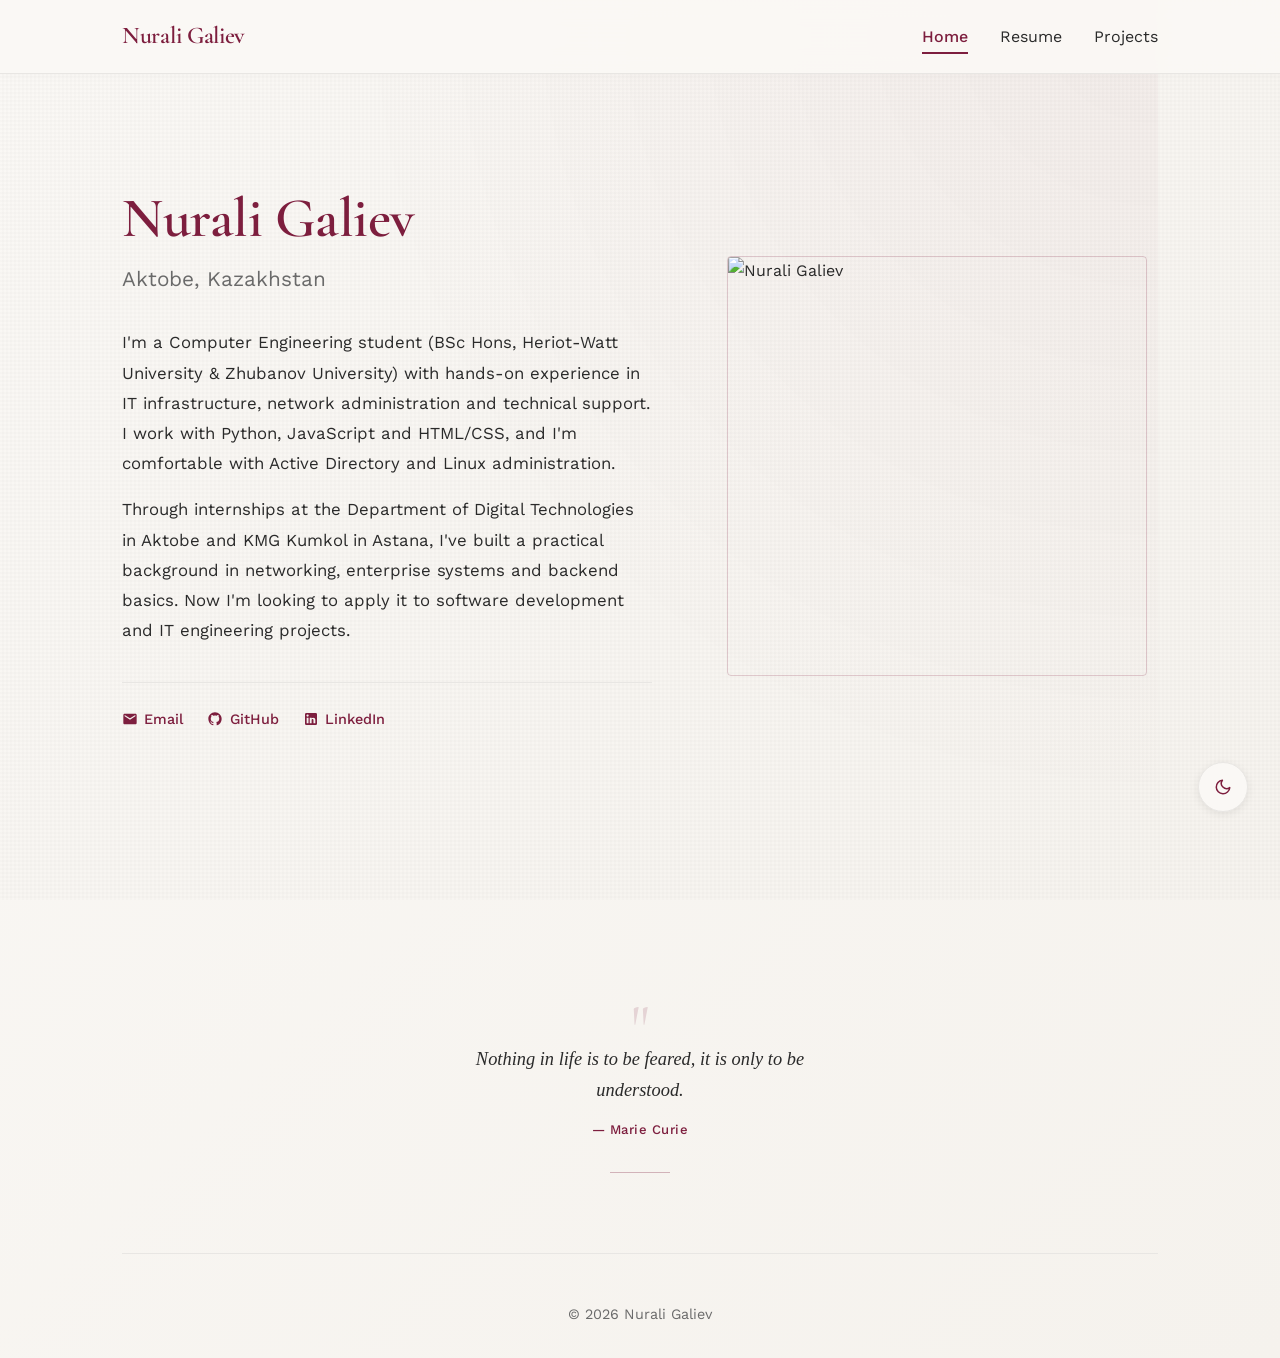
==== commit b7739b7a: "Add profile picture" ====
--- a/index.html
+++ b/index.html
@@ -3,33 +3,35 @@
 <head>
     <meta charset="UTF-8">
     <meta name="viewport" content="width=device-width, initial-scale=1.0">
-    <meta property="og:title" content="Nurali Galiyev | Portfolio">
-    <meta property="og:description" content="Network Security, Systems Administration, and Cloud Infrastructure portfolio by Nurali Galiyev.">
-    <meta property="og:url" content="https://Kore-net2.github.io/portfolio/">
+    <meta property="og:title" content="Nurali Galiev">
+    <meta property="og:description" content="Computer Engineering student in Aktobe focused on IT infrastructure, networking and software development.">
+    <meta property="og:image" content="https://kore-net2.github.io/assets/images/personal/be_fine.jpeg">
+    <meta property="og:url" content="https://kore-net2.github.io/">
     <meta property="og:type" content="website">
     <meta name="twitter:card" content="summary_large_image">
-    <title>Nurali Galiyev | Portfolio</title>
+    <meta name="twitter:image" content="https://kore-net2.github.io/assets/images/personal/be_fine.jpeg">
+    <title>Nurali Galiev | Portfolio</title>
 
-    <link rel="icon" type="image/x-icon" href="/portfolio/assets/icons/favicon.ico">
-    <link rel="icon" type="image/png" sizes="32x32" href="/portfolio/assets/icons/favicon.png">
-    <link rel="icon" type="image/png" sizes="16x16" href="/portfolio/assets/icons/favicon-16x16.png">
+    <link rel="icon" type="image/x-icon" href="assets/icons/favicon.ico">
+    <link rel="icon" type="image/png" sizes="32x32" href="assets/icons/favicon.png">
+    <link rel="icon" type="image/png" sizes="16x16" href="assets/icons/favicon-16x16.png">
 
     <link rel="preconnect" href="https://fonts.googleapis.com">
     <link rel="preconnect" href="https://fonts.gstatic.com" crossorigin>
     <link href="https://fonts.googleapis.com/css2?family=Cormorant+Garamond:wght@400;600&family=Work+Sans:wght@300;400;500&display=swap" rel="stylesheet">
 
-    <link rel="stylesheet" href="/portfolio/assets/css/main.css">
-    <link rel="stylesheet" href="/portfolio/assets/css/home.css">
+    <link rel="stylesheet" href="assets/css/main.css">
+    <link rel="stylesheet" href="assets/css/home.css">
 </head>
 
 <body>
     <nav>
         <div class="nav-content">
-            <a href="/portfolio/" class="nav-logo">Nurali Galiyev</a>
+            <a href="/" class="nav-logo">Nurali Galiev</a>
             <div class="nav-links">
-                <a href="/portfolio/" class="active">Home</a>
-                <a href="/portfolio/resume/index.html">Resume</a>
-                <a href="/portfolio/projects/index.html">Projects</a>
+                <a href="/" class="active">Home</a>
+                <a href="/resume">Resume</a>
+                <a href="/projects">Projects</a>
             </div>
         </div>
     </nav>
@@ -48,19 +50,19 @@
             <div class="hero-content">
 
                 <div class="hero-left">
-                    <h1>Nurali Galiyev</h1>
+                    <h1>Nurali Galiev</h1>
                     <p class="subtitle">Aktobe, Kazakhstan</p>
 
                     <p class="summary">
-                        Fourth-year Computer Science and Software Engineering undergraduate at Heriot-Watt University. Focused on enterprise network architectures, Linux administration, and secure cloud environments.
+                        I'm a Computer Engineering student (BSc Hons, Heriot-Watt University &amp; Zhubanov University) with hands-on experience in IT infrastructure, network administration and technical support. I work with Python, JavaScript and HTML/CSS, and I'm comfortable with Active Directory and Linux administration.
                     </p>
 
                     <p class="summary">
-                        Passionate about tackling cybersecurity labs, practicing Bash scripting, and building resilient network topologies. Outside of tech, training regularly and exploring system optimizations.
+                        Through internships at the Department of Digital Technologies in Aktobe and KMG Kumkol in Astana, I've built a practical background in networking, enterprise systems and backend basics. Now I'm looking to apply it to software development and IT engineering projects.
                     </p>
 
                     <div class="contact-links">
-                        <a href="#" id="email-link" aria-label="Email">
+                        <a href="mailto:nuraligaliev@outlook.com" id="email-link" aria-label="Email">
                             <svg xmlns="http://www.w3.org/2000/svg" viewBox="0 0 24 24">
                                 <path d="M20 4H4c-1.1 0-1.99.9-1.99 2L2 18c0 1.1.9 2 2 2h16c1.1 0 2-.9 2-2V6c0-1.1-.9-2-2-2zm0 4l-8 5-8-5V6l8 5 8-5v2z"/>
                             </svg>
@@ -74,13 +76,20 @@
                             </svg>
                             GitHub
                         </a>
+
+                        <a href="https://www.linkedin.com/in/nurali-galiev-41053a363" target="_blank" aria-label="LinkedIn Profile">
+                            <svg xmlns="http://www.w3.org/2000/svg" viewBox="0 0 24 24">
+                                <path d="M19 3a2 2 0 0 1 2 2v14a2 2 0 0 1-2 2H5a2 2 0 0 1-2-2V5a2 2 0 0 1 2-2h14m-.5 15.5v-5.3a3.26 3.26 0 0 0-3.26-3.26c-.85 0-1.84.52-2.32 1.3v-1.11h-2.79v8.37h2.79v-4.93c0-.77.62-1.4 1.39-1.4a1.4 1.4 0 0 1 1.4 1.4v4.93h2.79M6.88 8.56a1.68 1.68 0 0 0 1.68-1.68c0-.93-.75-1.69-1.68-1.69a1.69 1.69 0 0 0-1.69 1.69c0 .93.76 1.68 1.69 1.68m1.39 9.94v-8.37H5.5v8.37h2.77z"/>
+                            </svg>
+                            LinkedIn
+                        </a>
                     </div>
 
                 </div>
 
                 <div class="hero-right">
-                    <img src="/portfolio/assets/images/personal/photo.jpeg" alt="Nurali Galiyev" class="profile-photo" onerror="this.style.display='none'">
-                </div>
+    <img src="assets/images/personal/be_fine.jpeg" alt="Nurali Galiev" class="profile-photo">
+</div>
 
             </div>
         </section>
@@ -108,17 +117,17 @@
         </section>
 
         <footer>
-            <p>&copy; 2026 Nurali Galiyev</p>
+            <p>&copy; 2026 Nurali Galiev</p>
         </footer>
     </div>
 
     <button class="dark-mode-toggle" id="darkModeToggle" aria-label="Toggle dark mode" title="Toggle dark mode"></button>
     <button class="back-to-top" id="backToTop" aria-label="Back to top">↑</button>
 
-    <script src="/portfolio/assets/js/main.js"></script>
-    <script src="/portfolio/assets/js/dark-mode.js"></script>
-    <script src="/portfolio/assets/js/home.js"></script>
-    <script src="/portfolio/assets/js/quotes.js"></script>
+    <script src="assets/js/main.js"></script>
+    <script src="assets/js/dark-mode.js"></script>
+    <script src="assets/js/home.js"></script>
+    <script src="assets/js/quotes.js"></script>
     <script>
         document.addEventListener('DOMContentLoaded', function() {
             var qs = document.getElementById('quoteSection');
--- a/assets/css/main.css
+++ b/assets/css/main.css
@@ -0,0 +1,580 @@
+/* ============================================
+   CSS VARIABLES & ROOT STYLES
+   ============================================ */
+:root {
+    --wine: #7d1e3e;
+    --wine-light: #9d3a5a;
+    --wine-dark: #5a1529;
+    --cream: #faf8f5;
+    --charcoal: #2a2a2a;
+    --gray: #6a6a6a;
+    --light-gray: #e8e6e3;
+    scroll-behavior: smooth;
+}
+
+/* ============================================
+   RESET & BASE STYLES
+   ============================================ */
+* {
+    margin: 0;
+    padding: 0;
+    box-sizing: border-box;
+}
+
+html {
+    scroll-behavior: smooth;
+}
+
+body {
+    font-family: 'Work Sans', sans-serif;
+    background: linear-gradient(135deg, var(--cream) 0%, #f5f2ed 100%);
+    color: var(--charcoal);
+    line-height: 1.7;
+    overflow-x: hidden;
+    position: relative;
+    cursor: default;
+}
+
+a, button {
+    cursor: pointer;
+}
+
+/* Subtle texture overlay */
+body::before {
+    content: '';
+    position: fixed;
+    top: 0;
+    left: 0;
+    width: 100%;
+    height: 100%;
+    background-image: 
+        repeating-linear-gradient(
+            0deg,
+            transparent,
+            transparent 2px,
+            rgba(0, 0, 0, 0.01) 2px,
+            rgba(0, 0, 0, 0.01) 4px
+        ),
+        repeating-linear-gradient(
+            90deg,
+            transparent,
+            transparent 2px,
+            rgba(0, 0, 0, 0.01) 2px,
+            rgba(0, 0, 0, 0.01) 4px
+        );
+    pointer-events: none;
+    z-index: 1;
+}
+
+.container {
+    position: relative;
+    z-index: 2;
+    max-width: 1100px;
+    margin: 0 auto;
+    padding: 0 2rem;
+}
+
+/* ============================================
+   NAVIGATION
+   ============================================ */
+nav {
+    position: fixed;
+    top: 0;
+    left: 0;
+    right: 0;
+    background: rgba(250, 248, 245, 0.95);
+    backdrop-filter: blur(10px);
+    border-bottom: 1px solid var(--light-gray);
+    z-index: 1000;
+    padding: 1rem 0;
+    box-shadow: 0 2px 8px rgba(0, 0, 0, 0.02);
+}
+
+.nav-content {
+    max-width: 1100px;
+    margin: 0 auto;
+    padding: 0 2rem;
+    display: flex;
+    justify-content: space-between;
+    align-items: center;
+}
+
+.nav-logo {
+    font-family: 'Cormorant Garamond', serif;
+    font-size: 1.5rem;
+    font-weight: 600;
+    color: var(--wine);
+    text-decoration: none;
+    transition: all 0.3s ease;
+    letter-spacing: -0.3px;
+}
+
+.nav-logo:hover {
+    color: var(--wine-dark);
+    transform: translateY(-1px);
+}
+
+.nav-links {
+    display: flex;
+    gap: 2rem;
+    align-items: center;
+}
+
+.nav-links a {
+    color: var(--charcoal);
+    text-decoration: none;
+    font-weight: 400;
+    transition: all 0.3s ease;
+    position: relative;
+    padding: 0.25rem 0;
+}
+
+.nav-links a::after {
+    content: '';
+    position: absolute;
+    bottom: 0;
+    left: 0;
+    width: 0;
+    height: 2px;
+    background: var(--wine);
+    transition: width 0.3s cubic-bezier(0.4, 0, 0.2, 1);
+}
+
+.nav-links a:hover::after,
+.nav-links a.active::after {
+    width: 100%;
+}
+
+.nav-links a:hover {
+    color: var(--wine);
+}
+
+.nav-links a.active {
+    color: var(--wine);
+    font-weight: 500;
+}
+
+/* ============================================
+   SCROLL PROGRESS INDICATOR
+   ============================================ */
+.scroll-progress {
+    position: fixed;
+    top: 0;
+    left: 0;
+    width: 0%;
+    height: 3px;
+    background: linear-gradient(90deg, var(--wine), var(--wine-light));
+    z-index: 9999;
+    transition: width 0.1s ease;
+    box-shadow: 0 1px 3px rgba(125, 30, 62, 0.3);
+}
+
+/* ============================================
+   BACK TO TOP BUTTON
+   ============================================ */
+.back-to-top {
+    position: fixed;
+    bottom: 2rem;
+    right: 2rem;
+    width: 50px;
+    height: 50px;
+    background: var(--wine);
+    color: white;
+    border: none;
+    border-radius: 50%;
+    cursor: pointer;
+    display: flex;
+    align-items: center;
+    justify-content: center;
+    font-size: 1.5rem;
+    opacity: 0;
+    visibility: hidden;
+    transform: translateY(20px);
+    transition: all 0.3s cubic-bezier(0.4, 0, 0.2, 1);
+    z-index: 1000;
+    box-shadow: 0 4px 12px rgba(125, 30, 62, 0.3);
+}
+
+.back-to-top.visible {
+    opacity: 1;
+    visibility: visible;
+    transform: translateY(0);
+}
+
+.back-to-top:hover {
+    background: var(--wine-dark);
+    transform: translateY(-3px);
+    box-shadow: 0 6px 16px rgba(125, 30, 62, 0.4);
+}
+
+.back-to-top:active {
+    transform: translateY(-1px);
+}
+
+/* ============================================
+   PAGE LOADER
+   ============================================ */
+.page-loader {
+    position: fixed;
+    top: 0;
+    left: 0;
+    width: 100%;
+    height: 100%;
+    background: var(--cream);
+    display: flex;
+    align-items: center;
+    justify-content: center;
+    z-index: 10000;
+    transition: opacity 0.5s ease, visibility 0.5s ease;
+}
+
+.page-loader.hidden {
+    opacity: 0;
+    visibility: hidden;
+}
+
+.loader-content {
+    text-align: center;
+}
+
+.loader-spinner {
+    width: 50px;
+    height: 50px;
+    border: 3px solid var(--light-gray);
+    border-top-color: var(--wine);
+    border-radius: 50%;
+    animation: spin 1s linear infinite;
+    margin: 0 auto 1rem;
+}
+
+.loader-text {
+    font-family: 'Cormorant Garamond', serif;
+    font-size: 1.2rem;
+    color: var(--wine);
+    letter-spacing: 2px;
+    font-weight: 500;
+}
+
+@keyframes spin {
+    to {
+        transform: rotate(360deg);
+    }
+}
+
+/* ============================================
+   FOOTER
+   ============================================ */
+footer {
+    text-align: center;
+    padding: 3rem 0 2rem;
+    color: var(--gray);
+    font-size: 0.9rem;
+    margin-top: 4rem;
+    border-top: 1px solid var(--light-gray);
+}
+
+/* ============================================
+   ANIMATIONS
+   ============================================ */
+@keyframes fadeIn {
+    from {
+        opacity: 0;
+        transform: translateY(20px);
+    }
+    to {
+        opacity: 1;
+        transform: translateY(0);
+    }
+}
+
+@keyframes slideInCard {
+    from {
+        opacity: 0;
+        transform: translateY(30px);
+    }
+    to {
+        opacity: 1;
+        transform: translateY(0);
+    }
+}
+
+/* ============================================
+   RESPONSIVE DESIGN
+   ============================================ */
+@media (max-width: 768px) {
+    /* Smaller padding for mobile - just enough to clear the nav */
+    body {
+        padding-top: 75px;
+    }
+
+    nav {
+        padding: 0.75rem 0;
+    }
+
+    .nav-content {
+        flex-direction: column;
+        gap: 0.5rem;
+        padding: 0.5rem 1.5rem;
+    }
+
+    .nav-links {
+        gap: 1rem;
+    }
+
+    .nav-logo {
+        font-size: 1.3rem;
+    }
+
+    .nav-links a {
+        font-size: 0.95rem;
+    }
+
+    .container {
+        padding: 0 1.5rem;
+    }
+
+    .back-to-top {
+        bottom: 1.5rem;
+        right: 1.5rem;
+        width: 45px;
+        height: 45px;
+        font-size: 1.3rem;
+    }
+}
+
+@media (max-width: 480px) {
+    /* Slightly more padding for very small screens */
+    body {
+        padding-top: 80px;
+    }
+
+    .container {
+        padding: 0 1rem;
+    }
+
+    .nav-content {
+        padding: 0.5rem 1rem;
+    }
+}
+/* ============================================
+   DARK MODE — append to bottom of main.css
+   ============================================ */
+
+body.dark-mode {
+    /* Wine tones stay recognisable but are slightly warmer/brighter */
+    --wine: #c43d5c;
+    --wine-light: #d9566f;
+    --wine-dark: #a82d4a;
+
+    /* Backgrounds: warm dark rather than cold black */
+    --cream: #1c1917;          /* warm near-black, mirrors the light cream tone */
+    --charcoal: #ede9e4;       /* light text, same warmth as light-mode charcoal */
+    --gray: #9a958e;           /* muted warm mid-tone */
+    --light-gray: #2c2825;     /* warm dark border/divider, mirrors light-gray */
+
+    background: linear-gradient(135deg, #1c1917 0%, #141210 100%);
+    color: #ede9e4;
+}
+
+/* Match the light-mode texture — same opacity, just lightened strands */
+body.dark-mode::before {
+    background-image: 
+        repeating-linear-gradient(
+            0deg,
+            transparent,
+            transparent 2px,
+            rgba(255, 255, 255, 0.015) 2px,
+            rgba(255, 255, 255, 0.015) 4px
+        ),
+        repeating-linear-gradient(
+            90deg,
+            transparent,
+            transparent 2px,
+            rgba(255, 255, 255, 0.015) 2px,
+            rgba(255, 255, 255, 0.015) 4px
+        );
+}
+
+body.dark-mode nav {
+    background: rgba(22, 19, 17, 0.95);
+    border-bottom-color: var(--light-gray);
+    box-shadow: 0 2px 8px rgba(0, 0, 0, 0.25);
+}
+
+body.dark-mode .page-loader {
+    background: var(--cream);
+}
+
+/* Cards: slightly raised warm surface — mirrors light mode's white cards on cream */
+body.dark-mode .entry,
+body.dark-mode .note-card {
+    background: #231f1c;
+    border-color: rgba(196, 61, 92, 0.12);
+}
+
+body.dark-mode .note-card:hover,
+body.dark-mode .entry:hover {
+    box-shadow: 0 4px 20px rgba(196, 61, 92, 0.1);
+    border-color: rgba(196, 61, 92, 0.22);
+}
+
+body.dark-mode .entry-logo {
+    background: #2a2420;
+    border-color: var(--light-gray);
+}
+
+body.dark-mode .skills-list {
+    background: #231f1c;
+    border-color: rgba(196, 61, 92, 0.12);
+}
+
+body.dark-mode .skill-row {
+    border-bottom-color: rgba(255, 255, 255, 0.05);
+}
+
+body.dark-mode .quote-container {
+    background: linear-gradient(135deg, rgba(196, 61, 92, 0.07), rgba(196, 61, 92, 0.03));
+}
+
+/* Buttons: keep solid style like light mode, just invert colours */
+body.dark-mode .contact-links a,
+body.dark-mode .entry-link,
+body.dark-mode .download-btn {
+    background: var(--wine);
+    color: #f5f0eb;
+    border-color: var(--wine);
+    box-shadow: 0 2px 8px rgba(196, 61, 92, 0.25);
+}
+
+body.dark-mode .contact-links a:hover,
+body.dark-mode .entry-link:hover,
+body.dark-mode .download-btn:hover {
+    background: var(--wine-dark);
+    border-color: var(--wine-dark);
+    box-shadow: 0 4px 14px rgba(196, 61, 92, 0.35);
+}
+
+body.dark-mode .btn {
+    background: var(--wine);
+    color: #f5f0eb;
+    border-color: var(--wine);
+    box-shadow: 0 2px 8px rgba(196, 61, 92, 0.25);
+}
+body.dark-mode .btn:hover {
+    background: var(--wine-dark);
+    border-color: var(--wine-dark);
+}
+body.dark-mode .btn-secondary {
+    background: transparent;
+    border-color: var(--light-gray);
+    color: var(--charcoal);
+    box-shadow: none;
+}
+body.dark-mode .btn-secondary:hover {
+    background: rgba(237, 233, 228, 0.08);
+    border-color: var(--gray);
+}
+
+body.dark-mode .detail-section {
+    border-top-color: rgba(255, 255, 255, 0.07);
+}
+
+body.dark-mode .sub-entry {
+    border-left-color: rgba(196, 61, 92, 0.25);
+}
+
+body.dark-mode .note-body code {
+    background: rgba(196, 61, 92, 0.12);
+    color: var(--wine-light);
+}
+
+body.dark-mode .note-body pre {
+    background: rgba(0, 0, 0, 0.25);
+    border-color: rgba(255, 255, 255, 0.06);
+    border-left-color: rgba(196, 61, 92, 0.3);
+}
+
+body.dark-mode footer {
+    border-top-color: var(--light-gray);
+    color: var(--gray);
+}
+
+body.dark-mode .profile-photo {
+    filter: contrast(0.97) saturate(0.9) brightness(0.88);
+}
+
+body.dark-mode .tag {
+    background: rgba(196, 61, 92, 0.12);
+    color: var(--wine-light);
+}
+body.dark-mode .tag:hover {
+    background: rgba(196, 61, 92, 0.2);
+}
+
+body.dark-mode .back-to-top {
+    background: var(--wine);
+    box-shadow: 0 4px 12px rgba(196, 61, 92, 0.35);
+}
+body.dark-mode .back-to-top:hover {
+    background: var(--wine-dark);
+    box-shadow: 0 6px 16px rgba(196, 61, 92, 0.45);
+}
+
+/* ============================================
+   DARK MODE TOGGLE BUTTON — fixed bottom right
+   ============================================ */
+
+.dark-mode-toggle {
+    position: fixed;
+    bottom: 5.5rem; /* sits just above the back-to-top button */
+    right: 2rem;
+    width: 50px;
+    height: 50px;
+    background: var(--cream);
+    color: var(--wine);
+    border: 1px solid var(--light-gray);
+    border-radius: 50%;
+    cursor: pointer;
+    display: flex;
+    align-items: center;
+    justify-content: center;
+    opacity: 1;
+    z-index: 1000;
+    box-shadow: 0 2px 8px rgba(0, 0, 0, 0.08);
+    transition: all 0.3s cubic-bezier(0.4, 0, 0.2, 1);
+}
+
+.dark-mode-toggle:hover {
+    background: var(--wine);
+    color: white;
+    border-color: var(--wine);
+    transform: translateY(-3px);
+    box-shadow: 0 6px 16px rgba(125, 30, 62, 0.3);
+}
+
+.dark-mode-toggle svg {
+    pointer-events: none;
+}
+
+body.dark-mode .dark-mode-toggle {
+    background: #231f1c;
+    color: var(--wine-light);
+    border-color: var(--light-gray);
+    box-shadow: 0 2px 8px rgba(0, 0, 0, 0.35);
+}
+
+body.dark-mode .dark-mode-toggle:hover {
+    background: var(--wine);
+    color: #f5f0eb;
+    border-color: var(--wine);
+    box-shadow: 0 6px 16px rgba(196, 61, 92, 0.35);
+}
+
+@media (max-width: 768px) {
+    .dark-mode-toggle {
+        bottom: 4.5rem;
+        right: 1.5rem;
+        width: 45px;
+        height: 45px;
+    }
+}
--- a/assets/css/home.css
+++ b/assets/css/home.css
@@ -0,0 +1,457 @@
+/* ============================================
+   HOME PAGE STYLES
+   ============================================ */
+
+/* Hero Section */
+.hero {
+    min-height: 100vh;
+    display: flex;
+    align-items: center;
+    padding: 6rem 0 4rem;
+    animation: fadeIn 1s ease-out;
+    position: relative;
+}
+
+.hero::before {
+    content: '';
+    position: absolute;
+    top: 0;
+    left: 0;
+    right: 0;
+    bottom: 0;
+    background: radial-gradient(circle at top right, rgba(125, 30, 62, 0.04), transparent 60%);
+    pointer-events: none;
+}
+
+.hero-content {
+    display: grid;
+    grid-template-columns: 1.2fr 1fr;
+    gap: 4rem;
+    align-items: center;
+    width: 100%;
+    position: relative;
+    z-index: 2;
+}
+
+.hero-left h1 {
+    font-family: 'Cormorant Garamond', serif;
+    font-size: 3.5rem;
+    font-weight: 600;
+    color: var(--wine);
+    margin-bottom: 0.75rem;
+    line-height: 1.2;
+    letter-spacing: -0.5px;
+}
+
+.subtitle {
+    font-size: 1.3rem;
+    color: var(--gray);
+    margin-bottom: 2rem;
+    line-height: 1.5;
+}
+
+.summary {
+    font-size: 1.05rem;
+    color: var(--charcoal);
+    margin-bottom: 1rem;
+    line-height: 1.8;
+}
+
+/* Quote Section — elegant below-the-fold element */
+.quote-section {
+    display: flex;
+    align-items: center;
+    justify-content: center;
+    margin-top: 2rem;
+    padding: 2rem 2rem 1rem;
+    opacity: 0;
+    transform: translateY(20px);
+    transition: opacity 1s cubic-bezier(0.4, 0, 0.2, 1), transform 1s cubic-bezier(0.4, 0, 0.2, 1);
+}
+
+.quote-section.visible {
+    opacity: 1;
+    transform: translateY(0);
+}
+
+.quote-container {
+    max-width: 500px;
+    width: 100%;
+    padding: 2rem 2.5rem;
+    background: transparent;
+    border: none;
+    border-radius: 0;
+    position: relative;
+    min-height: 60px;
+    display: flex !important;
+    align-items: center;
+    visibility: visible !important;
+    text-align: center;
+}
+
+/* Decorative line below quote only */
+.quote-container::after {
+    content: '';
+    position: absolute;
+    left: 50%;
+    transform: translateX(-50%);
+    bottom: 0;
+    width: 60px;
+    height: 1px;
+    background: var(--wine);
+    opacity: 0.3;
+}
+
+.quote-wrapper {
+    position: relative;
+    width: 100%;
+}
+
+.quote-item {
+    opacity: 0;
+    position: absolute;
+    width: 100%;
+    transition: opacity 0.8s ease-in-out;
+    pointer-events: none;
+}
+
+.quote-item.active {
+    opacity: 1;
+    position: relative;
+    pointer-events: auto;
+}
+
+.quote-mark-open {
+    font-family: 'Cormorant Garamond', serif;
+    font-size: 4rem;
+    color: var(--wine);
+    opacity: 0.15;
+    line-height: 1;
+    text-align: center;
+    display: block;
+    position: static;
+    margin-bottom: -1rem;
+}
+
+.quote-text {
+    font-family: 'Cormorant Garamond', serif;
+    font-size: 1.15rem;
+    font-style: italic;
+    color: var(--charcoal);
+    line-height: 1.7;
+    margin-bottom: 0.75rem;
+    padding: 0;
+    text-align: center;
+}
+
+.quote-author {
+    font-family: 'Work Sans', sans-serif;
+    font-size: 0.82rem;
+    color: var(--wine);
+    font-weight: 500;
+    text-align: center;
+    letter-spacing: 0.5px;
+}
+
+.quote-author::before {
+    content: '— ';
+}
+
+/* Contact Links */
+.contact-links {
+    display: flex;
+    flex-wrap: wrap;
+    gap: 0.5rem 1.5rem;
+    margin-top: 2.25rem;
+    margin-bottom: 1rem;
+    padding-top: 1.5rem;
+    border-top: 1px solid var(--light-gray);
+}
+
+.contact-links a {
+    display: inline-flex;
+    align-items: center;
+    gap: 0.4rem;
+    padding: 0;
+    background: none;
+    border: none;
+    box-shadow: none;
+    color: var(--wine);
+    text-decoration: none;
+    font-family: 'Work Sans', sans-serif;
+    font-size: 0.9rem;
+    font-weight: 500;
+    transition: color 0.2s ease;
+    position: relative;
+}
+
+.contact-links a::after {
+    content: '';
+    position: absolute;
+    bottom: -2px;
+    left: 0;
+    width: 0;
+    height: 1px;
+    background: var(--wine);
+    transition: width 0.25s ease;
+}
+
+.contact-links a:hover {
+    color: var(--wine-dark);
+    background: none;
+    box-shadow: none;
+    transform: none;
+}
+
+.contact-links a:hover::after {
+    width: 100%;
+}
+
+.contact-links a:active {
+    transform: none;
+}
+
+.contact-links svg {
+    width: 16px;
+    height: 16px;
+    fill: currentColor;
+    flex-shrink: 0;
+}
+
+.contact-links svg.chess-icon {
+    fill: none;
+    stroke: currentColor;
+}
+
+.duolingo-icon {
+    filter: none;
+}
+
+body.dark-mode .contact-links a {
+    color: var(--wine-light);
+    background: none !important;
+    border: none !important;
+    box-shadow: none !important;
+}
+
+body.dark-mode .contact-links a:hover {
+    color: var(--wine-light);
+    background: none !important;
+}
+
+body.dark-mode .contact-links {
+    border-top-color: var(--light-gray);
+}
+
+/* Profile Photo */
+.hero-right {
+    display: flex;
+    justify-content: center;
+    align-items: center;
+}
+
+.profile-photo {
+    width: 100%;
+    max-width: 420px;
+    height: auto;
+    aspect-ratio: 1;
+    object-fit: cover;
+    border-radius: 4px;
+    border: 1.5px solid rgba(125, 30, 62, 0.2);
+    transition: border-color 0.3s ease;
+    filter: contrast(1.02) saturate(1.05);
+}
+
+.profile-photo:hover {
+    border-color: rgba(125, 30, 62, 0.4);
+    filter: contrast(1.03) saturate(1.08);
+}
+
+/* Scroll Down Indicator */
+.scroll-indicator {
+    position: absolute;
+    bottom: 2rem;
+    left: 50%;
+    transform: translateX(-50%);
+    display: flex;
+    flex-direction: column;
+    align-items: center;
+    gap: 0.5rem;
+    opacity: 0;
+    animation: fadeIn 1s ease-out 1.5s forwards;
+    cursor: pointer;
+    transition: all 0.3s ease;
+}
+
+.scroll-indicator:hover {
+    transform: translateX(-50%) translateY(3px);
+}
+
+.scroll-indicator span {
+    font-size: 0.85rem;
+    color: var(--gray);
+    letter-spacing: 1px;
+    text-transform: uppercase;
+    font-weight: 500;
+}
+
+.scroll-indicator svg {
+    width: 24px;
+    height: 24px;
+    color: var(--wine);
+    animation: bounce 2s ease-in-out infinite;
+}
+
+@keyframes bounce {
+    0%, 100% {
+        transform: translateY(0);
+    }
+    50% {
+        transform: translateY(10px);
+    }
+}
+
+/* Content Section */
+.content-section {
+    padding: 2rem 0;
+}
+
+/* ============================================
+   RESPONSIVE DESIGN
+   ============================================ */
+@media (max-width: 968px) {
+    .hero-content {
+        grid-template-columns: 1fr;
+        gap: 3rem;
+        display: flex;
+        flex-direction: column;
+    }
+
+    /* Photo always first on mobile */
+    .hero-right {
+        order: -1;
+        margin-bottom: 1.5rem;
+    }
+
+    .hero-left {
+        text-align: center;
+    }
+
+    .hero-left h1 {
+        font-size: 2.8rem;
+    }
+
+    .subtitle {
+        font-size: 1.2rem;
+    }
+
+    .profile-photo {
+        max-width: 350px;
+    }
+
+    .contact-links {
+        justify-content: center;
+        gap: 0.5rem 1.25rem;
+    }
+
+    .quote-section {
+        padding: 2.5rem 1.5rem 1rem;
+    }
+
+    .quote-container {
+        padding: 1.75rem 1.5rem;
+    }
+
+    .quote-text {
+        font-size: 1.1rem;
+    }
+
+    .quote-author {
+        font-size: 0.8rem;
+    }
+}
+
+@media (max-width: 768px) {
+    .hero {
+        padding: 8rem 0 4rem;
+        min-height: auto;
+    }
+
+    .hero-left h1 {
+        font-size: 2.2rem;
+    }
+
+    .subtitle {
+        font-size: 1.1rem;
+    }
+
+    .summary {
+        font-size: 1rem;
+    }
+
+    .contact-links {
+        flex-direction: row;
+        gap: 0.5rem 1rem;
+        align-items: center;
+    }
+
+    .profile-photo {
+        max-width: 300px;
+    }
+
+    .scroll-indicator {
+        display: none;
+    }
+
+    .quote-section {
+        padding: 1.5rem 1rem 1rem;
+        margin-top: 0;
+    }
+
+    .quote-container {
+        padding: 1.5rem 1.25rem;
+    }
+
+    .quote-text {
+        font-size: 1.05rem;
+    }
+}
+
+@media (max-width: 480px) {
+    .hero {
+        padding: 7rem 0 3.5rem;
+    }
+
+    .hero-left h1 {
+        font-size: 1.9rem;
+    }
+
+    .subtitle {
+        font-size: 1rem;
+    }
+
+    .profile-photo {
+        max-width: 260px;
+    }
+
+    .quote-section {
+        padding: 1rem 1rem 0.5rem;
+        margin-top: 0;
+    }
+
+    .quote-container {
+        padding: 1.25rem 1rem;
+    }
+
+    .quote-text {
+        font-size: 1rem;
+    }
+
+    .quote-mark-open {
+        font-size: 3rem;
+    }
+
+    .quote-author {
+        font-size: 0.78rem;
+    }
+}
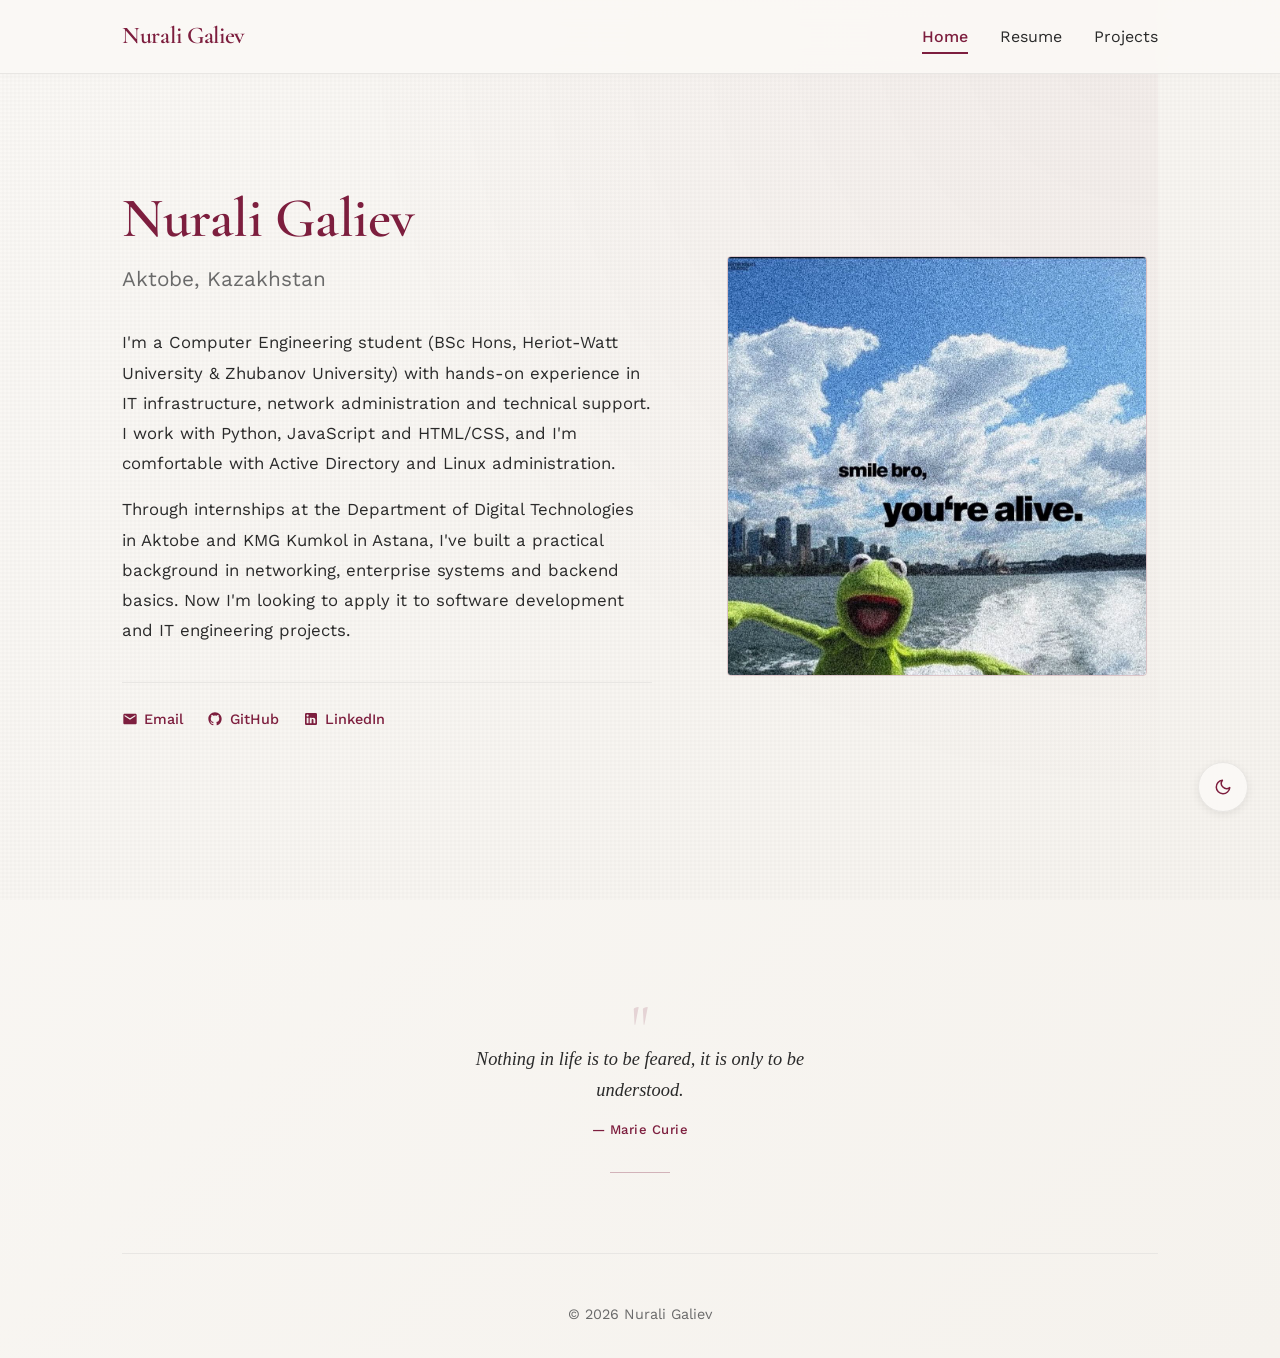
==== commit 38ec4262: "Fix GitHub Pages navigation and assets" ====
--- a/index.html
+++ b/index.html
@@ -5,11 +5,11 @@
     <meta name="viewport" content="width=device-width, initial-scale=1.0">
     <meta property="og:title" content="Nurali Galiev">
     <meta property="og:description" content="Computer Engineering student in Aktobe focused on IT infrastructure, networking and software development.">
-    <meta property="og:image" content="https://kore-net2.github.io/assets/images/personal/be_fine.jpeg">
-    <meta property="og:url" content="https://kore-net2.github.io/">
+    <meta property="og:image" content="https://kore-net2.github.io/portfolio/assets/images/personal/be_fine.jpeg">
+    <meta property="og:url" content="https://kore-net2.github.io/portfolio/">
     <meta property="og:type" content="website">
     <meta name="twitter:card" content="summary_large_image">
-    <meta name="twitter:image" content="https://kore-net2.github.io/assets/images/personal/be_fine.jpeg">
+    <meta name="twitter:image" content="https://kore-net2.github.io/portfolio/assets/images/personal/be_fine.jpeg">
     <title>Nurali Galiev | Portfolio</title>
 
     <link rel="icon" type="image/x-icon" href="assets/icons/favicon.ico">
@@ -27,11 +27,11 @@
 <body>
     <nav>
         <div class="nav-content">
-            <a href="/" class="nav-logo">Nurali Galiev</a>
+            <a href="./" class="nav-logo">Nurali Galiev</a>
             <div class="nav-links">
-                <a href="/" class="active">Home</a>
-                <a href="/resume">Resume</a>
-                <a href="/projects">Projects</a>
+                <a href="./" class="active">Home</a>
+                <a href="resume/">Resume</a>
+                <a href="projects/">Projects</a>
             </div>
         </div>
     </nav>
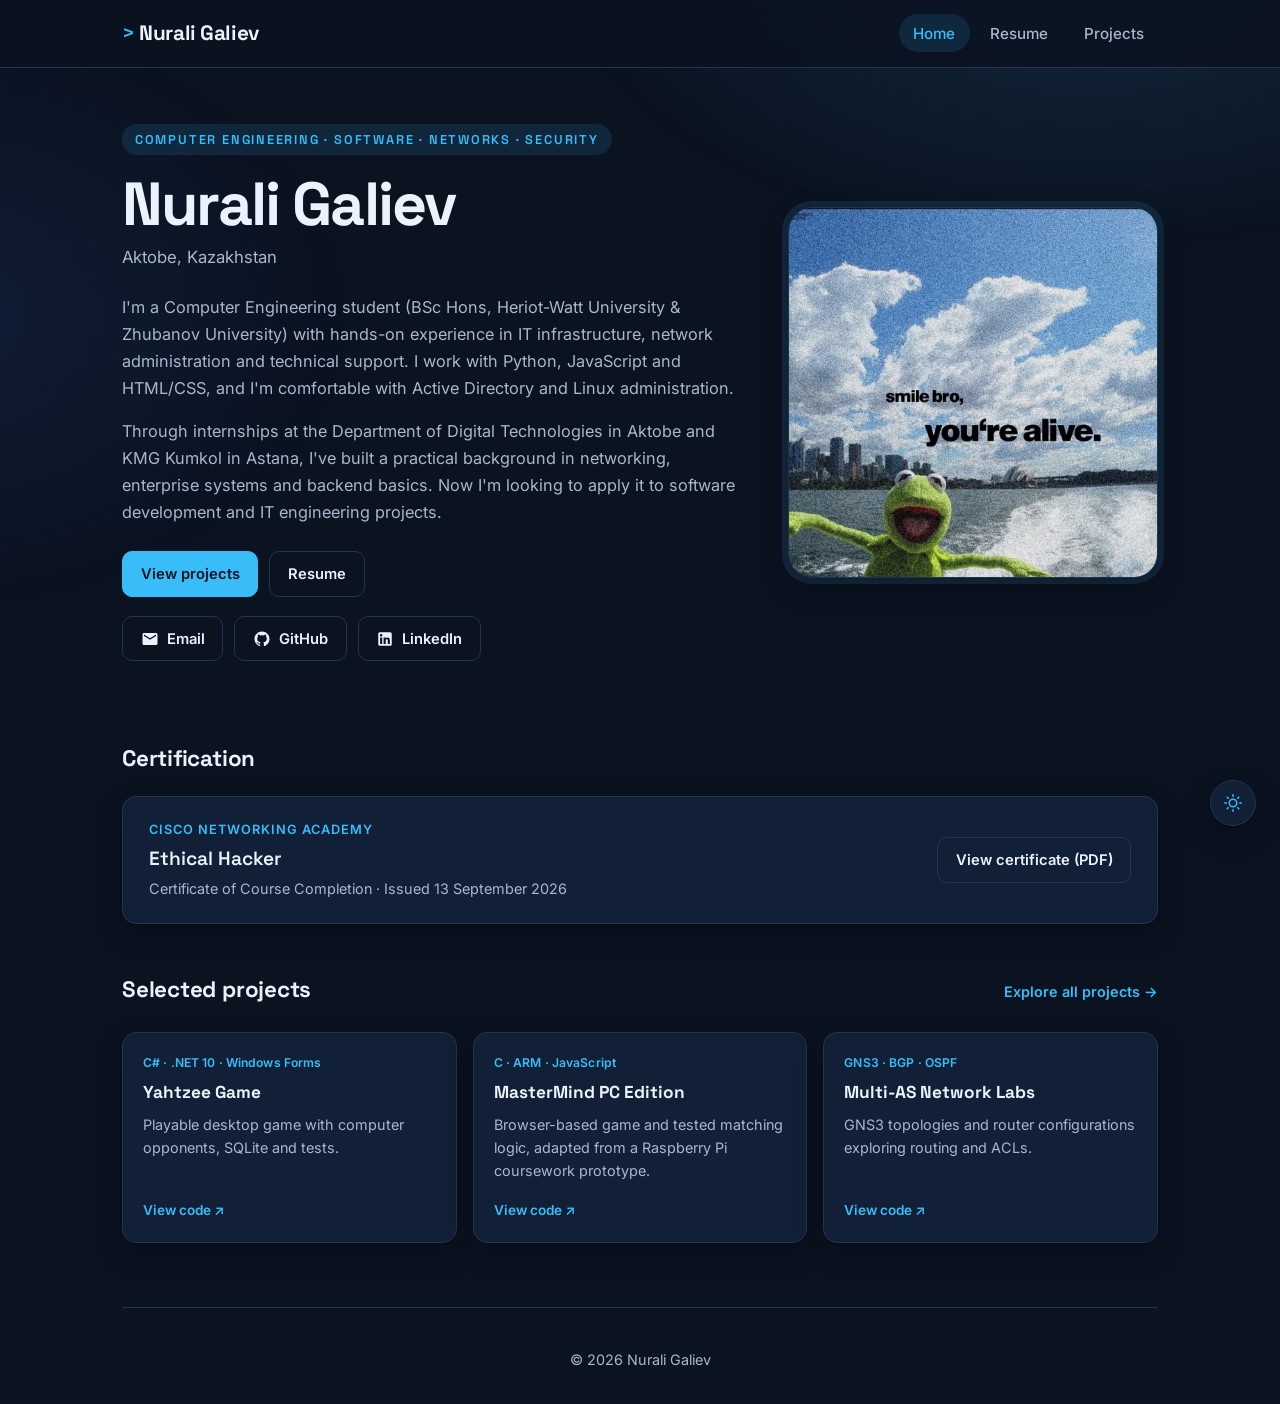
==== commit 7263c9d5: "Publish Modern Tech portfolio with updated projects" ====
--- a/index.html
+++ b/index.html
@@ -18,7 +18,7 @@
 
     <link rel="preconnect" href="https://fonts.googleapis.com">
     <link rel="preconnect" href="https://fonts.gstatic.com" crossorigin>
-    <link href="https://fonts.googleapis.com/css2?family=Cormorant+Garamond:wght@400;600&family=Work+Sans:wght@300;400;500&display=swap" rel="stylesheet">
+    <link href="https://fonts.googleapis.com/css2?family=Inter:wght@400;500;600&family=Space+Grotesk:wght@500;600;700&display=swap" rel="stylesheet">
 
     <link rel="stylesheet" href="assets/css/main.css">
     <link rel="stylesheet" href="assets/css/home.css">
@@ -27,11 +27,11 @@
 <body>
     <nav>
         <div class="nav-content">
-            <a href="./" class="nav-logo">Nurali Galiev</a>
+            <a href="index.html" class="nav-logo">Nurali Galiev</a>
             <div class="nav-links">
-                <a href="./" class="active">Home</a>
-                <a href="resume/">Resume</a>
-                <a href="projects/">Projects</a>
+                <a href="index.html" class="active">Home</a>
+                <a href="resume/index.html">Resume</a>
+                <a href="projects/index.html">Projects</a>
             </div>
         </div>
     </nav>
@@ -50,6 +50,7 @@
             <div class="hero-content">
 
                 <div class="hero-left">
+                    <span class="eyebrow">Computer Engineering · Software · Networks · Security</span>
                     <h1>Nurali Galiev</h1>
                     <p class="subtitle">Aktobe, Kazakhstan</p>
 
@@ -61,6 +62,11 @@
                         Through internships at the Department of Digital Technologies in Aktobe and KMG Kumkol in Astana, I've built a practical background in networking, enterprise systems and backend basics. Now I'm looking to apply it to software development and IT engineering projects.
                     </p>
 
+                    <div class="hero-actions">
+                        <a href="projects/index.html" class="cta-link">View projects</a>
+                        <a href="resume/index.html" class="cta-link secondary">Resume</a>
+                    </div>
+
                     <div class="contact-links">
                         <a href="mailto:nuraligaliev@outlook.com" id="email-link" aria-label="Email">
                             <svg xmlns="http://www.w3.org/2000/svg" viewBox="0 0 24 24">
@@ -68,8 +74,7 @@
                             </svg>
                             Email
                         </a>
-                        <noscript>Enable JavaScript to see email</noscript>
-
+                        
                         <a href="https://github.com/Kore-net2" target="_blank" aria-label="GitHub Profile">
                             <svg xmlns="http://www.w3.org/2000/svg" viewBox="0 0 24 24">
                                 <path d="M12 2C6.477 2 2 6.477 2 12c0 4.42 2.865 8.17 6.839 9.49.5.092.682-.217.682-.482 0-.237-.008-.866-.013-1.7-2.782.603-3.369-1.34-3.369-1.34-.454-1.156-1.11-1.463-1.11-1.463-.908-.62.069-.608.069-.608 1.003.07 1.531 1.03 1.531 1.03.892 1.529 2.341 1.087 2.91.831.092-.646.35-1.086.636-1.336-2.22-.253-4.555-1.11-4.555-4.943 0-1.091.39-1.984 1.029-2.683-.103-.253-.446-1.27.098-2.647 0 0 .84-.269 2.75 1.025A9.578 9.578 0 0112 6.836c.85.004 1.705.114 2.504.336 1.909-1.294 2.747-1.025 2.747-1.025.546 1.377.203 2.394.1 2.647.64.699 1.028 1.592 1.028 2.683 0 3.842-2.339 4.687-4.566 4.935.359.309.678.919.678 1.852 0 1.336-.012 2.415-.012 2.743 0 .267.18.578.688.48C19.137 20.167 22 16.418 22 12c0-5.523-4.477-10-10-10z"/>
@@ -88,31 +93,49 @@
                 </div>
 
                 <div class="hero-right">
-    <img src="assets/images/personal/be_fine.jpeg" alt="Nurali Galiev" class="profile-photo">
+    <img src="assets/images/personal/be_fine.jpeg" alt="Personal profile illustration" class="profile-photo">
 </div>
 
             </div>
         </section>
 
-        <section class="quote-section" id="quoteSection">
-            <div class="quote-container" id="quoteContainer">
-                <div class="quote-wrapper" id="quoteWrapper">
-                    <div class="quote-item active">
-                        <div class="quote-mark-open">"</div>
-                        <p class="quote-text">Nothing in life is to be feared, it is only to be understood.</p>
-                        <p class="quote-author">Marie Curie</p>
-                    </div>
-                    <div class="quote-item">
-                        <div class="quote-mark-open">"</div>
-                        <p class="quote-text">Real change, enduring change, happens one step at a time.</p>
-                        <p class="quote-author">Ruth Bader Ginsburg</p>
-                    </div>
-                    <div class="quote-item">
-                        <div class="quote-mark-open">"</div>
-                        <p class="quote-text">Nothing works unless you do.</p>
-                        <p class="quote-author">Maya Angelou</p>
-                    </div>
+        <section class="home-section" id="certification">
+            <h2>Certification</h2>
+            <div class="cert-card">
+                <div>
+                    <div class="cert-org">Cisco Networking Academy</div>
+                    <div class="cert-name">Ethical Hacker</div>
+                    <div class="cert-meta">Certificate of Course Completion · Issued 13 September 2026</div>
                 </div>
+                <a href="assets/certificates/Cisco_NetAcad_Ethical_Hacker_2026.pdf" class="cta-link secondary" target="_blank" rel="noopener noreferrer">View certificate (PDF)</a>
+            </div>
+        </section>
+
+
+        <section class="home-section" id="featured-projects" aria-labelledby="featured-title">
+            <div class="home-section-heading">
+                <h2 id="featured-title">Selected projects</h2>
+                <a href="projects/index.html" class="all-projects-link">Explore all projects →</a>
+            </div>
+            <div class="featured-grid">
+                <a class="featured-card" href="https://github.com/Kore-net2/Yahtzee-Game-CSharp" target="_blank" rel="noopener noreferrer">
+                    <span class="featured-tech">C# · .NET 10 · Windows Forms</span>
+                    <strong>Yahtzee Game</strong>
+                    <span>Playable desktop game with computer opponents, SQLite and tests.</span>
+                    <span class="featured-action">View code ↗</span>
+                </a>
+                <a class="featured-card" href="https://github.com/Kore-net2/RaspberryPi-MasterMind" target="_blank" rel="noopener noreferrer">
+                    <span class="featured-tech">C · ARM · JavaScript</span>
+                    <strong>MasterMind PC Edition</strong>
+                    <span>Browser-based game and tested matching logic, adapted from a Raspberry Pi coursework prototype.</span>
+                    <span class="featured-action">View code ↗</span>
+                </a>
+                <a class="featured-card" href="https://github.com/Kore-net2/Multi-AS-BGP-Network" target="_blank" rel="noopener noreferrer">
+                    <span class="featured-tech">GNS3 · BGP · OSPF</span>
+                    <strong>Multi-AS Network Labs</strong>
+                    <span>GNS3 topologies and router configurations exploring routing and ACLs.</span>
+                    <span class="featured-action">View code ↗</span>
+                </a>
             </div>
         </section>
 
@@ -127,18 +150,5 @@
     <script src="assets/js/main.js"></script>
     <script src="assets/js/dark-mode.js"></script>
     <script src="assets/js/home.js"></script>
-    <script src="assets/js/quotes.js"></script>
-    <script>
-        document.addEventListener('DOMContentLoaded', function() {
-            var qs = document.getElementById('quoteSection');
-            if (!qs) return;
-            var observer = new IntersectionObserver(function(entries) {
-                entries.forEach(function(entry) {
-                    if (entry.isIntersecting) { qs.classList.add('visible'); }
-                });
-            }, { threshold: 0.2 });
-            observer.observe(qs);
-        });
-    </script>
 </body>
 </html>
--- a/assets/css/main.css
+++ b/assets/css/main.css
@@ -1,97 +1,109 @@
 /* ============================================
-   CSS VARIABLES & ROOT STYLES
+   MODERN TECH — shared tokens, base, nav, controls
+   Dark (default) = body.dark-mode ; light = :root values
    ============================================ */
 :root {
-    --wine: #7d1e3e;
-    --wine-light: #9d3a5a;
-    --wine-dark: #5a1529;
-    --cream: #faf8f5;
-    --charcoal: #2a2a2a;
-    --gray: #6a6a6a;
-    --light-gray: #e8e6e3;
-    scroll-behavior: smooth;
-}
-
-/* ============================================
-   RESET & BASE STYLES
-   ============================================ */
-* {
-    margin: 0;
-    padding: 0;
-    box-sizing: border-box;
-}
-
-html {
-    scroll-behavior: smooth;
-}
+    --bg: #F4F8FC;
+    --bg-2: #E9F0F8;
+    --surface: #FFFFFF;
+    --surface-2: #F0F5FA;
+    --text: #0B1220;
+    --muted: #4A5D75;
+    --border: #D5E0EC;
+    --accent: #0369A1;          /* text/links on light */
+    --accent-soft: rgba(3, 105, 161, 0.10);
+    --btn-bg: #0369A1;
+    --btn-text: #FFFFFF;
+    --btn-hover: #075985;
+    --glow-1: rgba(56, 189, 248, 0.20);
+    --glow-2: rgba(37, 99, 235, 0.10);
+    --shadow: 0 1px 2px rgba(11, 18, 32, 0.05), 0 8px 24px rgba(11, 18, 32, 0.06);
+    --nav-bg: rgba(244, 248, 252, 0.88);
+    --font-head: 'Space Grotesk', 'Segoe UI', system-ui, -apple-system, sans-serif;
+    --font-body: 'Inter', 'Segoe UI', system-ui, -apple-system, Roboto, Arial, sans-serif;
+    --radius: 14px;
+    --wrap: 1100px;
+    color-scheme: light;
+}
+
+body.dark-mode {
+    --bg: #0B1220;
+    --bg-2: #0E1829;
+    --surface: #122037;
+    --surface-2: #16284399;
+    --text: #EAF2FC;
+    --muted: #A7B8CD;
+    --border: #213552;
+    --accent: #38BDF8;
+    --accent-soft: rgba(56, 189, 248, 0.12);
+    --btn-bg: #38BDF8;
+    --btn-text: #0B1220;
+    --btn-hover: #7DD3FC;
+    --glow-1: rgba(56, 189, 248, 0.14);
+    --glow-2: rgba(59, 130, 246, 0.10);
+    --shadow: 0 1px 2px rgba(0, 0, 0, 0.3), 0 10px 30px rgba(0, 0, 0, 0.28);
+    --nav-bg: rgba(11, 18, 32, 0.85);
+    color-scheme: dark;
+}
+
+* { margin: 0; padding: 0; box-sizing: border-box; }
+
+html { scroll-behavior: smooth; }
 
 body {
-    font-family: 'Work Sans', sans-serif;
-    background: linear-gradient(135deg, var(--cream) 0%, #f5f2ed 100%);
-    color: var(--charcoal);
-    line-height: 1.7;
+    font-family: var(--font-body);
+    background: var(--bg);
+    color: var(--text);
+    line-height: 1.65;
     overflow-x: hidden;
     position: relative;
-    cursor: default;
-}
-
-a, button {
-    cursor: pointer;
-}
-
-/* Subtle texture overlay */
+    padding-top: 76px;
+    -webkit-font-smoothing: antialiased;
+    transition: background-color 0.3s ease, color 0.3s ease;
+}
+
+/* Soft tech gradient (replaces the old grid pattern) */
 body::before {
     content: '';
     position: fixed;
-    top: 0;
-    left: 0;
-    width: 100%;
-    height: 100%;
-    background-image: 
-        repeating-linear-gradient(
-            0deg,
-            transparent,
-            transparent 2px,
-            rgba(0, 0, 0, 0.01) 2px,
-            rgba(0, 0, 0, 0.01) 4px
-        ),
-        repeating-linear-gradient(
-            90deg,
-            transparent,
-            transparent 2px,
-            rgba(0, 0, 0, 0.01) 2px,
-            rgba(0, 0, 0, 0.01) 4px
-        );
+    inset: 0;
+    background:
+        radial-gradient(900px 500px at 85% -5%, var(--glow-1), transparent 60%),
+        radial-gradient(700px 500px at -5% 35%, var(--glow-2), transparent 60%);
     pointer-events: none;
-    z-index: 1;
-}
-
-.container {
+    z-index: 0;
+}
+
+a, button { cursor: pointer; }
+
+a:focus-visible, button:focus-visible {
+    outline: 2px solid var(--accent);
+    outline-offset: 3px;
+    border-radius: 6px;
+}
+
+.container, .projects-wrap, .resume-wrap {
     position: relative;
     z-index: 2;
-    max-width: 1100px;
+    max-width: var(--wrap);
     margin: 0 auto;
     padding: 0 2rem;
 }
 
-/* ============================================
-   NAVIGATION
-   ============================================ */
+/* ---------- Navigation ---------- */
 nav {
     position: fixed;
-    top: 0;
-    left: 0;
-    right: 0;
-    background: rgba(250, 248, 245, 0.95);
-    backdrop-filter: blur(10px);
-    border-bottom: 1px solid var(--light-gray);
+    top: 0; left: 0; right: 0;
+    background: var(--nav-bg);
+    -webkit-backdrop-filter: blur(12px);
+    backdrop-filter: blur(12px);
+    border-bottom: 1px solid var(--border);
     z-index: 1000;
-    padding: 1rem 0;
-    box-shadow: 0 2px 8px rgba(0, 0, 0, 0.02);
+    padding: 0.9rem 0;
 }
 
 .nav-content {
-    max-width: 1100px;
+    max-width: var(--wrap);
     margin: 0 auto;
     padding: 0 2rem;
     display: flex;
@@ -100,481 +112,166 @@
 }
 
 .nav-logo {
-    font-family: 'Cormorant Garamond', serif;
-    font-size: 1.5rem;
-    font-weight: 600;
-    color: var(--wine);
+    font-family: var(--font-head);
+    font-size: 1.3rem;
+    font-weight: 700;
+    color: var(--text);
     text-decoration: none;
-    transition: all 0.3s ease;
-    letter-spacing: -0.3px;
-}
-
-.nav-logo:hover {
-    color: var(--wine-dark);
-    transform: translateY(-1px);
-}
-
-.nav-links {
-    display: flex;
-    gap: 2rem;
-    align-items: center;
-}
+    letter-spacing: -0.02em;
+}
+.nav-logo::before { content: '> '; color: var(--accent); font-weight: 500; }
+.nav-logo:hover { color: var(--accent); }
+
+.nav-links { display: flex; gap: 0.4rem; align-items: center; }
 
 .nav-links a {
-    color: var(--charcoal);
+    color: var(--muted);
     text-decoration: none;
-    font-weight: 400;
-    transition: all 0.3s ease;
-    position: relative;
-    padding: 0.25rem 0;
-}
-
-.nav-links a::after {
-    content: '';
-    position: absolute;
-    bottom: 0;
-    left: 0;
-    width: 0;
-    height: 2px;
-    background: var(--wine);
-    transition: width 0.3s cubic-bezier(0.4, 0, 0.2, 1);
-}
-
-.nav-links a:hover::after,
-.nav-links a.active::after {
-    width: 100%;
-}
-
-.nav-links a:hover {
-    color: var(--wine);
-}
-
-.nav-links a.active {
-    color: var(--wine);
     font-weight: 500;
-}
-
-/* ============================================
-   SCROLL PROGRESS INDICATOR
-   ============================================ */
+    font-size: 0.95rem;
+    padding: 0.4rem 0.9rem;
+    border-radius: 999px;
+    transition: color 0.2s ease, background-color 0.2s ease;
+}
+.nav-links a:hover { color: var(--text); background: var(--accent-soft); }
+.nav-links a.active { color: var(--accent); background: var(--accent-soft); }
+
+/* ---------- Scroll progress / loader ---------- */
 .scroll-progress {
-    position: fixed;
-    top: 0;
-    left: 0;
-    width: 0%;
-    height: 3px;
-    background: linear-gradient(90deg, var(--wine), var(--wine-light));
+    position: fixed; top: 0; left: 0;
+    width: 0%; height: 3px;
+    background: linear-gradient(90deg, #38BDF8, #2563EB);
     z-index: 9999;
-    transition: width 0.1s ease;
-    box-shadow: 0 1px 3px rgba(125, 30, 62, 0.3);
-}
-
-/* ============================================
-   BACK TO TOP BUTTON
-   ============================================ */
-.back-to-top {
-    position: fixed;
-    bottom: 2rem;
-    right: 2rem;
-    width: 50px;
-    height: 50px;
-    background: var(--wine);
-    color: white;
-    border: none;
-    border-radius: 50%;
-    cursor: pointer;
-    display: flex;
-    align-items: center;
-    justify-content: center;
-    font-size: 1.5rem;
-    opacity: 0;
-    visibility: hidden;
-    transform: translateY(20px);
-    transition: all 0.3s cubic-bezier(0.4, 0, 0.2, 1);
-    z-index: 1000;
-    box-shadow: 0 4px 12px rgba(125, 30, 62, 0.3);
-}
-
-.back-to-top.visible {
-    opacity: 1;
-    visibility: visible;
-    transform: translateY(0);
-}
-
-.back-to-top:hover {
-    background: var(--wine-dark);
-    transform: translateY(-3px);
-    box-shadow: 0 6px 16px rgba(125, 30, 62, 0.4);
-}
-
-.back-to-top:active {
-    transform: translateY(-1px);
-}
-
-/* ============================================
-   PAGE LOADER
-   ============================================ */
+}
+
 .page-loader {
-    position: fixed;
-    top: 0;
-    left: 0;
-    width: 100%;
-    height: 100%;
-    background: var(--cream);
-    display: flex;
-    align-items: center;
-    justify-content: center;
+    position: fixed; inset: 0;
+    background: var(--bg);
+    display: flex; align-items: center; justify-content: center;
     z-index: 10000;
     transition: opacity 0.5s ease, visibility 0.5s ease;
 }
-
-.page-loader.hidden {
-    opacity: 0;
-    visibility: hidden;
-}
-
-.loader-content {
-    text-align: center;
-}
-
+.page-loader.hidden { opacity: 0; visibility: hidden; }
+.loader-content { text-align: center; }
 .loader-spinner {
-    width: 50px;
-    height: 50px;
-    border: 3px solid var(--light-gray);
-    border-top-color: var(--wine);
+    width: 44px; height: 44px;
+    border: 3px solid var(--border);
+    border-top-color: var(--accent);
     border-radius: 50%;
-    animation: spin 1s linear infinite;
+    animation: spin 0.9s linear infinite;
     margin: 0 auto 1rem;
 }
-
 .loader-text {
-    font-family: 'Cormorant Garamond', serif;
-    font-size: 1.2rem;
-    color: var(--wine);
-    letter-spacing: 2px;
+    font-family: var(--font-head);
+    font-size: 1rem;
+    color: var(--accent);
+    letter-spacing: 3px;
+    text-transform: uppercase;
+}
+@keyframes spin { to { transform: rotate(360deg); } }
+
+/* ---------- Floating buttons ---------- */
+.back-to-top, .dark-mode-toggle {
+    position: fixed;
+    right: 1.5rem;
+    width: 46px; height: 46px;
+    border-radius: 50%;
+    display: flex; align-items: center; justify-content: center;
+    z-index: 1000;
+    transition: transform 0.2s ease, background-color 0.2s ease, color 0.2s ease, opacity 0.3s ease;
+}
+.back-to-top {
+    bottom: 1.5rem;
+    background: var(--btn-bg);
+    color: var(--btn-text);
+    border: none;
+    font-size: 1.3rem;
+    opacity: 0; visibility: hidden;
+    transform: translateY(16px);
+    box-shadow: var(--shadow);
+}
+.back-to-top.visible { opacity: 1; visibility: visible; transform: translateY(0); }
+.back-to-top:hover { background: var(--btn-hover); }
+
+.dark-mode-toggle {
+    bottom: 4.6rem;
+    background: var(--surface);
+    color: var(--accent);
+    border: 1px solid var(--border);
+    box-shadow: var(--shadow);
+}
+.dark-mode-toggle:hover { background: var(--accent); color: var(--btn-text); transform: translateY(-2px); }
+.dark-mode-toggle svg { pointer-events: none; }
+
+/* ---------- Shared components ---------- */
+.tag {
+    display: inline-block;
+    font-size: 0.78rem;
     font-weight: 500;
-}
-
-@keyframes spin {
-    to {
-        transform: rotate(360deg);
-    }
-}
-
-/* ============================================
-   FOOTER
-   ============================================ */
+    padding: 0.2rem 0.65rem;
+    border-radius: 999px;
+    background: var(--accent-soft);
+    color: var(--accent);
+    border: 1px solid transparent;
+}
+
 footer {
     text-align: center;
-    padding: 3rem 0 2rem;
-    color: var(--gray);
+    padding: 2.5rem 0 2rem;
+    color: var(--muted);
     font-size: 0.9rem;
     margin-top: 4rem;
-    border-top: 1px solid var(--light-gray);
-}
-
-/* ============================================
-   ANIMATIONS
-   ============================================ */
-@keyframes fadeIn {
-    from {
-        opacity: 0;
-        transform: translateY(20px);
-    }
-    to {
-        opacity: 1;
-        transform: translateY(0);
-    }
-}
-
-@keyframes slideInCard {
-    from {
-        opacity: 0;
-        transform: translateY(30px);
-    }
-    to {
-        opacity: 1;
-        transform: translateY(0);
-    }
-}
-
-/* ============================================
-   RESPONSIVE DESIGN
-   ============================================ */
+    border-top: 1px solid var(--border);
+}
+
+.btn, .contact-links a, .download-btn, .proj-link, .cta-link {
+    display: inline-flex;
+    align-items: center;
+    gap: 0.5rem;
+    text-decoration: none;
+    font-weight: 600;
+    font-size: 0.92rem;
+    padding: 0.6rem 1.1rem;
+    border-radius: 10px;
+    border: 1px solid var(--btn-bg);
+    background: var(--btn-bg);
+    color: var(--btn-text);
+    transition: background-color 0.2s ease, transform 0.2s ease, border-color 0.2s ease, color 0.2s ease;
+}
+.btn:hover, .contact-links a:hover, .download-btn:hover, .proj-link:hover, .cta-link:hover {
+    background: var(--btn-hover);
+    border-color: var(--btn-hover);
+    transform: translateY(-1px);
+}
+.btn-secondary, .cta-link.secondary, .proj-link.secondary {
+    background: transparent;
+    color: var(--text);
+    border-color: var(--border);
+}
+.btn-secondary:hover, .cta-link.secondary:hover, .proj-link.secondary:hover {
+    background: var(--accent-soft);
+    border-color: var(--accent);
+    color: var(--accent);
+}
+
+@keyframes fadeUp { from { opacity: 0; transform: translateY(14px); } to { opacity: 1; transform: none; } }
+
+@media (prefers-reduced-motion: reduce) {
+    html { scroll-behavior: auto; }
+    *, *::before, *::after { animation: none !important; transition: none !important; }
+}
+
+/* ---------- Responsive ---------- */
 @media (max-width: 768px) {
-    /* Smaller padding for mobile - just enough to clear the nav */
-    body {
-        padding-top: 75px;
-    }
-
-    nav {
-        padding: 0.75rem 0;
-    }
-
-    .nav-content {
-        flex-direction: column;
-        gap: 0.5rem;
-        padding: 0.5rem 1.5rem;
-    }
-
-    .nav-links {
-        gap: 1rem;
-    }
-
-    .nav-logo {
-        font-size: 1.3rem;
-    }
-
-    .nav-links a {
-        font-size: 0.95rem;
-    }
-
-    .container {
-        padding: 0 1.5rem;
-    }
-
-    .back-to-top {
-        bottom: 1.5rem;
-        right: 1.5rem;
-        width: 45px;
-        height: 45px;
-        font-size: 1.3rem;
-    }
-}
-
+    body { padding-top: 104px; }
+    nav { padding: 0.6rem 0; }
+    .nav-content { flex-direction: column; gap: 0.35rem; padding: 0.3rem 1.25rem; }
+    .container, .projects-wrap, .resume-wrap { padding: 0 1.25rem; }
+    .back-to-top, .dark-mode-toggle { right: 1rem; width: 42px; height: 42px; }
+    .back-to-top { bottom: 1rem; }
+    .dark-mode-toggle { bottom: 4rem; }
+}
 @media (max-width: 480px) {
-    /* Slightly more padding for very small screens */
-    body {
-        padding-top: 80px;
-    }
-
-    .container {
-        padding: 0 1rem;
-    }
-
-    .nav-content {
-        padding: 0.5rem 1rem;
-    }
-}
-/* ============================================
-   DARK MODE — append to bottom of main.css
-   ============================================ */
-
-body.dark-mode {
-    /* Wine tones stay recognisable but are slightly warmer/brighter */
-    --wine: #c43d5c;
-    --wine-light: #d9566f;
-    --wine-dark: #a82d4a;
-
-    /* Backgrounds: warm dark rather than cold black */
-    --cream: #1c1917;          /* warm near-black, mirrors the light cream tone */
-    --charcoal: #ede9e4;       /* light text, same warmth as light-mode charcoal */
-    --gray: #9a958e;           /* muted warm mid-tone */
-    --light-gray: #2c2825;     /* warm dark border/divider, mirrors light-gray */
-
-    background: linear-gradient(135deg, #1c1917 0%, #141210 100%);
-    color: #ede9e4;
-}
-
-/* Match the light-mode texture — same opacity, just lightened strands */
-body.dark-mode::before {
-    background-image: 
-        repeating-linear-gradient(
-            0deg,
-            transparent,
-            transparent 2px,
-            rgba(255, 255, 255, 0.015) 2px,
-            rgba(255, 255, 255, 0.015) 4px
-        ),
-        repeating-linear-gradient(
-            90deg,
-            transparent,
-            transparent 2px,
-            rgba(255, 255, 255, 0.015) 2px,
-            rgba(255, 255, 255, 0.015) 4px
-        );
-}
-
-body.dark-mode nav {
-    background: rgba(22, 19, 17, 0.95);
-    border-bottom-color: var(--light-gray);
-    box-shadow: 0 2px 8px rgba(0, 0, 0, 0.25);
-}
-
-body.dark-mode .page-loader {
-    background: var(--cream);
-}
-
-/* Cards: slightly raised warm surface — mirrors light mode's white cards on cream */
-body.dark-mode .entry,
-body.dark-mode .note-card {
-    background: #231f1c;
-    border-color: rgba(196, 61, 92, 0.12);
-}
-
-body.dark-mode .note-card:hover,
-body.dark-mode .entry:hover {
-    box-shadow: 0 4px 20px rgba(196, 61, 92, 0.1);
-    border-color: rgba(196, 61, 92, 0.22);
-}
-
-body.dark-mode .entry-logo {
-    background: #2a2420;
-    border-color: var(--light-gray);
-}
-
-body.dark-mode .skills-list {
-    background: #231f1c;
-    border-color: rgba(196, 61, 92, 0.12);
-}
-
-body.dark-mode .skill-row {
-    border-bottom-color: rgba(255, 255, 255, 0.05);
-}
-
-body.dark-mode .quote-container {
-    background: linear-gradient(135deg, rgba(196, 61, 92, 0.07), rgba(196, 61, 92, 0.03));
-}
-
-/* Buttons: keep solid style like light mode, just invert colours */
-body.dark-mode .contact-links a,
-body.dark-mode .entry-link,
-body.dark-mode .download-btn {
-    background: var(--wine);
-    color: #f5f0eb;
-    border-color: var(--wine);
-    box-shadow: 0 2px 8px rgba(196, 61, 92, 0.25);
-}
-
-body.dark-mode .contact-links a:hover,
-body.dark-mode .entry-link:hover,
-body.dark-mode .download-btn:hover {
-    background: var(--wine-dark);
-    border-color: var(--wine-dark);
-    box-shadow: 0 4px 14px rgba(196, 61, 92, 0.35);
-}
-
-body.dark-mode .btn {
-    background: var(--wine);
-    color: #f5f0eb;
-    border-color: var(--wine);
-    box-shadow: 0 2px 8px rgba(196, 61, 92, 0.25);
-}
-body.dark-mode .btn:hover {
-    background: var(--wine-dark);
-    border-color: var(--wine-dark);
-}
-body.dark-mode .btn-secondary {
-    background: transparent;
-    border-color: var(--light-gray);
-    color: var(--charcoal);
-    box-shadow: none;
-}
-body.dark-mode .btn-secondary:hover {
-    background: rgba(237, 233, 228, 0.08);
-    border-color: var(--gray);
-}
-
-body.dark-mode .detail-section {
-    border-top-color: rgba(255, 255, 255, 0.07);
-}
-
-body.dark-mode .sub-entry {
-    border-left-color: rgba(196, 61, 92, 0.25);
-}
-
-body.dark-mode .note-body code {
-    background: rgba(196, 61, 92, 0.12);
-    color: var(--wine-light);
-}
-
-body.dark-mode .note-body pre {
-    background: rgba(0, 0, 0, 0.25);
-    border-color: rgba(255, 255, 255, 0.06);
-    border-left-color: rgba(196, 61, 92, 0.3);
-}
-
-body.dark-mode footer {
-    border-top-color: var(--light-gray);
-    color: var(--gray);
-}
-
-body.dark-mode .profile-photo {
-    filter: contrast(0.97) saturate(0.9) brightness(0.88);
-}
-
-body.dark-mode .tag {
-    background: rgba(196, 61, 92, 0.12);
-    color: var(--wine-light);
-}
-body.dark-mode .tag:hover {
-    background: rgba(196, 61, 92, 0.2);
-}
-
-body.dark-mode .back-to-top {
-    background: var(--wine);
-    box-shadow: 0 4px 12px rgba(196, 61, 92, 0.35);
-}
-body.dark-mode .back-to-top:hover {
-    background: var(--wine-dark);
-    box-shadow: 0 6px 16px rgba(196, 61, 92, 0.45);
-}
-
-/* ============================================
-   DARK MODE TOGGLE BUTTON — fixed bottom right
-   ============================================ */
-
-.dark-mode-toggle {
-    position: fixed;
-    bottom: 5.5rem; /* sits just above the back-to-top button */
-    right: 2rem;
-    width: 50px;
-    height: 50px;
-    background: var(--cream);
-    color: var(--wine);
-    border: 1px solid var(--light-gray);
-    border-radius: 50%;
-    cursor: pointer;
-    display: flex;
-    align-items: center;
-    justify-content: center;
-    opacity: 1;
-    z-index: 1000;
-    box-shadow: 0 2px 8px rgba(0, 0, 0, 0.08);
-    transition: all 0.3s cubic-bezier(0.4, 0, 0.2, 1);
-}
-
-.dark-mode-toggle:hover {
-    background: var(--wine);
-    color: white;
-    border-color: var(--wine);
-    transform: translateY(-3px);
-    box-shadow: 0 6px 16px rgba(125, 30, 62, 0.3);
-}
-
-.dark-mode-toggle svg {
-    pointer-events: none;
-}
-
-body.dark-mode .dark-mode-toggle {
-    background: #231f1c;
-    color: var(--wine-light);
-    border-color: var(--light-gray);
-    box-shadow: 0 2px 8px rgba(0, 0, 0, 0.35);
-}
-
-body.dark-mode .dark-mode-toggle:hover {
-    background: var(--wine);
-    color: #f5f0eb;
-    border-color: var(--wine);
-    box-shadow: 0 6px 16px rgba(196, 61, 92, 0.35);
-}
-
-@media (max-width: 768px) {
-    .dark-mode-toggle {
-        bottom: 4.5rem;
-        right: 1.5rem;
-        width: 45px;
-        height: 45px;
-    }
-}+    .nav-links a { padding: 0.35rem 0.7rem; font-size: 0.9rem; }
+    .container, .projects-wrap, .resume-wrap { padding: 0 1rem; }
+}
--- a/assets/css/home.css
+++ b/assets/css/home.css
@@ -1,457 +1,100 @@
-/* ============================================
-   HOME PAGE STYLES
-   ============================================ */
+/* HOME */
+.hero { position: relative; padding: 3rem 0 2rem; }
+.hero-content {
+    display: grid;
+    grid-template-columns: 1.25fr 0.75fr;
+    gap: 3rem;
+    align-items: center;
+}
+.eyebrow {
+    display: inline-block;
+    font-family: var(--font-head);
+    font-size: 0.8rem;
+    font-weight: 600;
+    letter-spacing: 0.14em;
+    text-transform: uppercase;
+    color: var(--accent);
+    background: var(--accent-soft);
+    padding: 0.3rem 0.8rem;
+    border-radius: 999px;
+    margin-bottom: 1.1rem;
+}
+.hero-left h1 {
+    font-family: var(--font-head);
+    font-size: clamp(2.4rem, 5.5vw, 3.8rem);
+    line-height: 1.08;
+    font-weight: 700;
+    letter-spacing: -0.03em;
+    margin-bottom: 0.4rem;
+}
+.subtitle { font-size: 1.05rem; color: var(--muted); margin-bottom: 1.4rem; }
+.summary { color: var(--muted); font-size: 1.02rem; margin-bottom: 1rem; max-width: 62ch; }
+.summary:last-of-type { margin-bottom: 1.6rem; }
 
-/* Hero Section */
-.hero {
-    min-height: 100vh;
+.contact-links { display: flex; flex-wrap: wrap; gap: 0.7rem; }
+.contact-links svg { width: 18px; height: 18px; fill: currentColor; flex-shrink: 0; }
+.contact-links a { background: transparent; color: var(--text); border-color: var(--border); }
+.contact-links a:hover { background: var(--accent-soft); border-color: var(--accent); color: var(--accent); }
+
+.hero-actions { display: flex; flex-wrap: wrap; gap: 0.7rem; margin-bottom: 1.2rem; }
+
+.hero-right { display: flex; justify-content: center; align-items: center; }
+.profile-photo {
+    width: 100%;
+    max-width: 380px;
+    aspect-ratio: 1;
+    object-fit: cover;
+    border-radius: 24px;
+    border: 1px solid var(--border);
+    box-shadow: 0 0 0 6px var(--accent-soft), var(--shadow);
+}
+body.dark-mode .profile-photo { filter: brightness(0.95); }
+
+/* Info cards under hero */
+.home-section { position: relative; z-index: 1; margin-top: 3rem; }
+.home-section h2 {
+    font-family: var(--font-head);
+    font-size: 1.4rem;
+    letter-spacing: -0.01em;
+    margin-bottom: 1.1rem;
+}
+.cert-card {
     display: flex;
     align-items: center;
-    padding: 6rem 0 4rem;
-    animation: fadeIn 1s ease-out;
-    position: relative;
+    justify-content: space-between;
+    gap: 1.5rem;
+    flex-wrap: wrap;
+    background: var(--surface);
+    border: 1px solid var(--border);
+    border-radius: var(--radius);
+    padding: 1.4rem 1.6rem;
+    box-shadow: var(--shadow);
+}
+.cert-org { font-size: 0.8rem; color: var(--accent); font-weight: 600; letter-spacing: 0.08em; text-transform: uppercase; }
+.cert-name { font-family: var(--font-head); font-size: 1.2rem; font-weight: 600; margin: 0.15rem 0; }
+.cert-meta { font-size: 0.9rem; color: var(--muted); }
+
+@media (max-width: 900px) {
+    .hero-content { grid-template-columns: 1fr; gap: 2rem; }
+    .hero-right { order: -1; }
+    .profile-photo { max-width: 260px; }
+}
+@media (max-width: 480px) {
+    .hero { padding-top: 1.5rem; }
+    .contact-links a, .hero-actions .cta-link { flex: 1 1 auto; justify-content: center; }
 }
 
-.hero::before {
-    content: '';
-    position: absolute;
-    top: 0;
-    left: 0;
-    right: 0;
-    bottom: 0;
-    background: radial-gradient(circle at top right, rgba(125, 30, 62, 0.04), transparent 60%);
-    pointer-events: none;
-}
-
-.hero-content {
-    display: grid;
-    grid-template-columns: 1.2fr 1fr;
-    gap: 4rem;
-    align-items: center;
-    width: 100%;
-    position: relative;
-    z-index: 2;
-}
-
-.hero-left h1 {
-    font-family: 'Cormorant Garamond', serif;
-    font-size: 3.5rem;
-    font-weight: 600;
-    color: var(--wine);
-    margin-bottom: 0.75rem;
-    line-height: 1.2;
-    letter-spacing: -0.5px;
-}
-
-.subtitle {
-    font-size: 1.3rem;
-    color: var(--gray);
-    margin-bottom: 2rem;
-    line-height: 1.5;
-}
-
-.summary {
-    font-size: 1.05rem;
-    color: var(--charcoal);
-    margin-bottom: 1rem;
-    line-height: 1.8;
-}
-
-/* Quote Section — elegant below-the-fold element */
-.quote-section {
-    display: flex;
-    align-items: center;
-    justify-content: center;
-    margin-top: 2rem;
-    padding: 2rem 2rem 1rem;
-    opacity: 0;
-    transform: translateY(20px);
-    transition: opacity 1s cubic-bezier(0.4, 0, 0.2, 1), transform 1s cubic-bezier(0.4, 0, 0.2, 1);
-}
-
-.quote-section.visible {
-    opacity: 1;
-    transform: translateY(0);
-}
-
-.quote-container {
-    max-width: 500px;
-    width: 100%;
-    padding: 2rem 2.5rem;
-    background: transparent;
-    border: none;
-    border-radius: 0;
-    position: relative;
-    min-height: 60px;
-    display: flex !important;
-    align-items: center;
-    visibility: visible !important;
-    text-align: center;
-}
-
-/* Decorative line below quote only */
-.quote-container::after {
-    content: '';
-    position: absolute;
-    left: 50%;
-    transform: translateX(-50%);
-    bottom: 0;
-    width: 60px;
-    height: 1px;
-    background: var(--wine);
-    opacity: 0.3;
-}
-
-.quote-wrapper {
-    position: relative;
-    width: 100%;
-}
-
-.quote-item {
-    opacity: 0;
-    position: absolute;
-    width: 100%;
-    transition: opacity 0.8s ease-in-out;
-    pointer-events: none;
-}
-
-.quote-item.active {
-    opacity: 1;
-    position: relative;
-    pointer-events: auto;
-}
-
-.quote-mark-open {
-    font-family: 'Cormorant Garamond', serif;
-    font-size: 4rem;
-    color: var(--wine);
-    opacity: 0.15;
-    line-height: 1;
-    text-align: center;
-    display: block;
-    position: static;
-    margin-bottom: -1rem;
-}
-
-.quote-text {
-    font-family: 'Cormorant Garamond', serif;
-    font-size: 1.15rem;
-    font-style: italic;
-    color: var(--charcoal);
-    line-height: 1.7;
-    margin-bottom: 0.75rem;
-    padding: 0;
-    text-align: center;
-}
-
-.quote-author {
-    font-family: 'Work Sans', sans-serif;
-    font-size: 0.82rem;
-    color: var(--wine);
-    font-weight: 500;
-    text-align: center;
-    letter-spacing: 0.5px;
-}
-
-.quote-author::before {
-    content: '— ';
-}
-
-/* Contact Links */
-.contact-links {
-    display: flex;
-    flex-wrap: wrap;
-    gap: 0.5rem 1.5rem;
-    margin-top: 2.25rem;
-    margin-bottom: 1rem;
-    padding-top: 1.5rem;
-    border-top: 1px solid var(--light-gray);
-}
-
-.contact-links a {
-    display: inline-flex;
-    align-items: center;
-    gap: 0.4rem;
-    padding: 0;
-    background: none;
-    border: none;
-    box-shadow: none;
-    color: var(--wine);
-    text-decoration: none;
-    font-family: 'Work Sans', sans-serif;
-    font-size: 0.9rem;
-    font-weight: 500;
-    transition: color 0.2s ease;
-    position: relative;
-}
-
-.contact-links a::after {
-    content: '';
-    position: absolute;
-    bottom: -2px;
-    left: 0;
-    width: 0;
-    height: 1px;
-    background: var(--wine);
-    transition: width 0.25s ease;
-}
-
-.contact-links a:hover {
-    color: var(--wine-dark);
-    background: none;
-    box-shadow: none;
-    transform: none;
-}
-
-.contact-links a:hover::after {
-    width: 100%;
-}
-
-.contact-links a:active {
-    transform: none;
-}
-
-.contact-links svg {
-    width: 16px;
-    height: 16px;
-    fill: currentColor;
-    flex-shrink: 0;
-}
-
-.contact-links svg.chess-icon {
-    fill: none;
-    stroke: currentColor;
-}
-
-.duolingo-icon {
-    filter: none;
-}
-
-body.dark-mode .contact-links a {
-    color: var(--wine-light);
-    background: none !important;
-    border: none !important;
-    box-shadow: none !important;
-}
-
-body.dark-mode .contact-links a:hover {
-    color: var(--wine-light);
-    background: none !important;
-}
-
-body.dark-mode .contact-links {
-    border-top-color: var(--light-gray);
-}
-
-/* Profile Photo */
-.hero-right {
-    display: flex;
-    justify-content: center;
-    align-items: center;
-}
-
-.profile-photo {
-    width: 100%;
-    max-width: 420px;
-    height: auto;
-    aspect-ratio: 1;
-    object-fit: cover;
-    border-radius: 4px;
-    border: 1.5px solid rgba(125, 30, 62, 0.2);
-    transition: border-color 0.3s ease;
-    filter: contrast(1.02) saturate(1.05);
-}
-
-.profile-photo:hover {
-    border-color: rgba(125, 30, 62, 0.4);
-    filter: contrast(1.03) saturate(1.08);
-}
-
-/* Scroll Down Indicator */
-.scroll-indicator {
-    position: absolute;
-    bottom: 2rem;
-    left: 50%;
-    transform: translateX(-50%);
-    display: flex;
-    flex-direction: column;
-    align-items: center;
-    gap: 0.5rem;
-    opacity: 0;
-    animation: fadeIn 1s ease-out 1.5s forwards;
-    cursor: pointer;
-    transition: all 0.3s ease;
-}
-
-.scroll-indicator:hover {
-    transform: translateX(-50%) translateY(3px);
-}
-
-.scroll-indicator span {
-    font-size: 0.85rem;
-    color: var(--gray);
-    letter-spacing: 1px;
-    text-transform: uppercase;
-    font-weight: 500;
-}
-
-.scroll-indicator svg {
-    width: 24px;
-    height: 24px;
-    color: var(--wine);
-    animation: bounce 2s ease-in-out infinite;
-}
-
-@keyframes bounce {
-    0%, 100% {
-        transform: translateY(0);
-    }
-    50% {
-        transform: translateY(10px);
-    }
-}
-
-/* Content Section */
-.content-section {
-    padding: 2rem 0;
-}
-
-/* ============================================
-   RESPONSIVE DESIGN
-   ============================================ */
-@media (max-width: 968px) {
-    .hero-content {
-        grid-template-columns: 1fr;
-        gap: 3rem;
-        display: flex;
-        flex-direction: column;
-    }
-
-    /* Photo always first on mobile */
-    .hero-right {
-        order: -1;
-        margin-bottom: 1.5rem;
-    }
-
-    .hero-left {
-        text-align: center;
-    }
-
-    .hero-left h1 {
-        font-size: 2.8rem;
-    }
-
-    .subtitle {
-        font-size: 1.2rem;
-    }
-
-    .profile-photo {
-        max-width: 350px;
-    }
-
-    .contact-links {
-        justify-content: center;
-        gap: 0.5rem 1.25rem;
-    }
-
-    .quote-section {
-        padding: 2.5rem 1.5rem 1rem;
-    }
-
-    .quote-container {
-        padding: 1.75rem 1.5rem;
-    }
-
-    .quote-text {
-        font-size: 1.1rem;
-    }
-
-    .quote-author {
-        font-size: 0.8rem;
-    }
-}
-
-@media (max-width: 768px) {
-    .hero {
-        padding: 8rem 0 4rem;
-        min-height: auto;
-    }
-
-    .hero-left h1 {
-        font-size: 2.2rem;
-    }
-
-    .subtitle {
-        font-size: 1.1rem;
-    }
-
-    .summary {
-        font-size: 1rem;
-    }
-
-    .contact-links {
-        flex-direction: row;
-        gap: 0.5rem 1rem;
-        align-items: center;
-    }
-
-    .profile-photo {
-        max-width: 300px;
-    }
-
-    .scroll-indicator {
-        display: none;
-    }
-
-    .quote-section {
-        padding: 1.5rem 1rem 1rem;
-        margin-top: 0;
-    }
-
-    .quote-container {
-        padding: 1.5rem 1.25rem;
-    }
-
-    .quote-text {
-        font-size: 1.05rem;
-    }
-}
-
-@media (max-width: 480px) {
-    .hero {
-        padding: 7rem 0 3.5rem;
-    }
-
-    .hero-left h1 {
-        font-size: 1.9rem;
-    }
-
-    .subtitle {
-        font-size: 1rem;
-    }
-
-    .profile-photo {
-        max-width: 260px;
-    }
-
-    .quote-section {
-        padding: 1rem 1rem 0.5rem;
-        margin-top: 0;
-    }
-
-    .quote-container {
-        padding: 1.25rem 1rem;
-    }
-
-    .quote-text {
-        font-size: 1rem;
-    }
-
-    .quote-mark-open {
-        font-size: 3rem;
-    }
-
-    .quote-author {
-        font-size: 0.78rem;
-    }
-}+/* Featured projects — consistent with Claude's Modern Tech tokens */
+.home-section-heading { display: flex; align-items: baseline; justify-content: space-between; flex-wrap: wrap; gap: .5rem 1.2rem; margin-bottom: .35rem; }
+.all-projects-link { color: var(--accent); text-decoration: none; font-size: .9rem; font-weight: 600; }
+.all-projects-link:hover { text-decoration: underline; }
+.featured-grid { display: grid; grid-template-columns: repeat(3, minmax(0,1fr)); gap: 1rem; }
+.featured-card { display: flex; flex-direction: column; gap: .5rem; min-width: 0; border: 1px solid var(--border); background: var(--surface); border-radius: var(--radius); box-shadow: var(--shadow); padding: 1.25rem; color: var(--text); text-decoration: none; transition: border-color .2s ease, transform .2s ease; }
+.featured-card:hover { border-color: var(--accent); transform: translateY(-3px); }
+.featured-card strong { font-family: var(--font-head); font-size: 1.08rem; line-height: 1.35; }
+.featured-card > span:not(.featured-tech):not(.featured-action) { color: var(--muted); font-size: .9rem; line-height: 1.6; }
+.featured-tech { color: var(--accent); font-size: .76rem; font-weight: 600; letter-spacing: .01em; }
+.featured-action { margin-top: auto; padding-top: .6rem; color: var(--accent); font-size: .85rem; font-weight: 600; }
+@media (max-width: 900px) { .featured-grid { grid-template-columns: 1fr 1fr; } }
+@media (max-width: 600px) { .featured-grid { grid-template-columns: 1fr; } }
+@media (prefers-reduced-motion: reduce) { .featured-card { transition: none; } .featured-card:hover { transform: none; } }
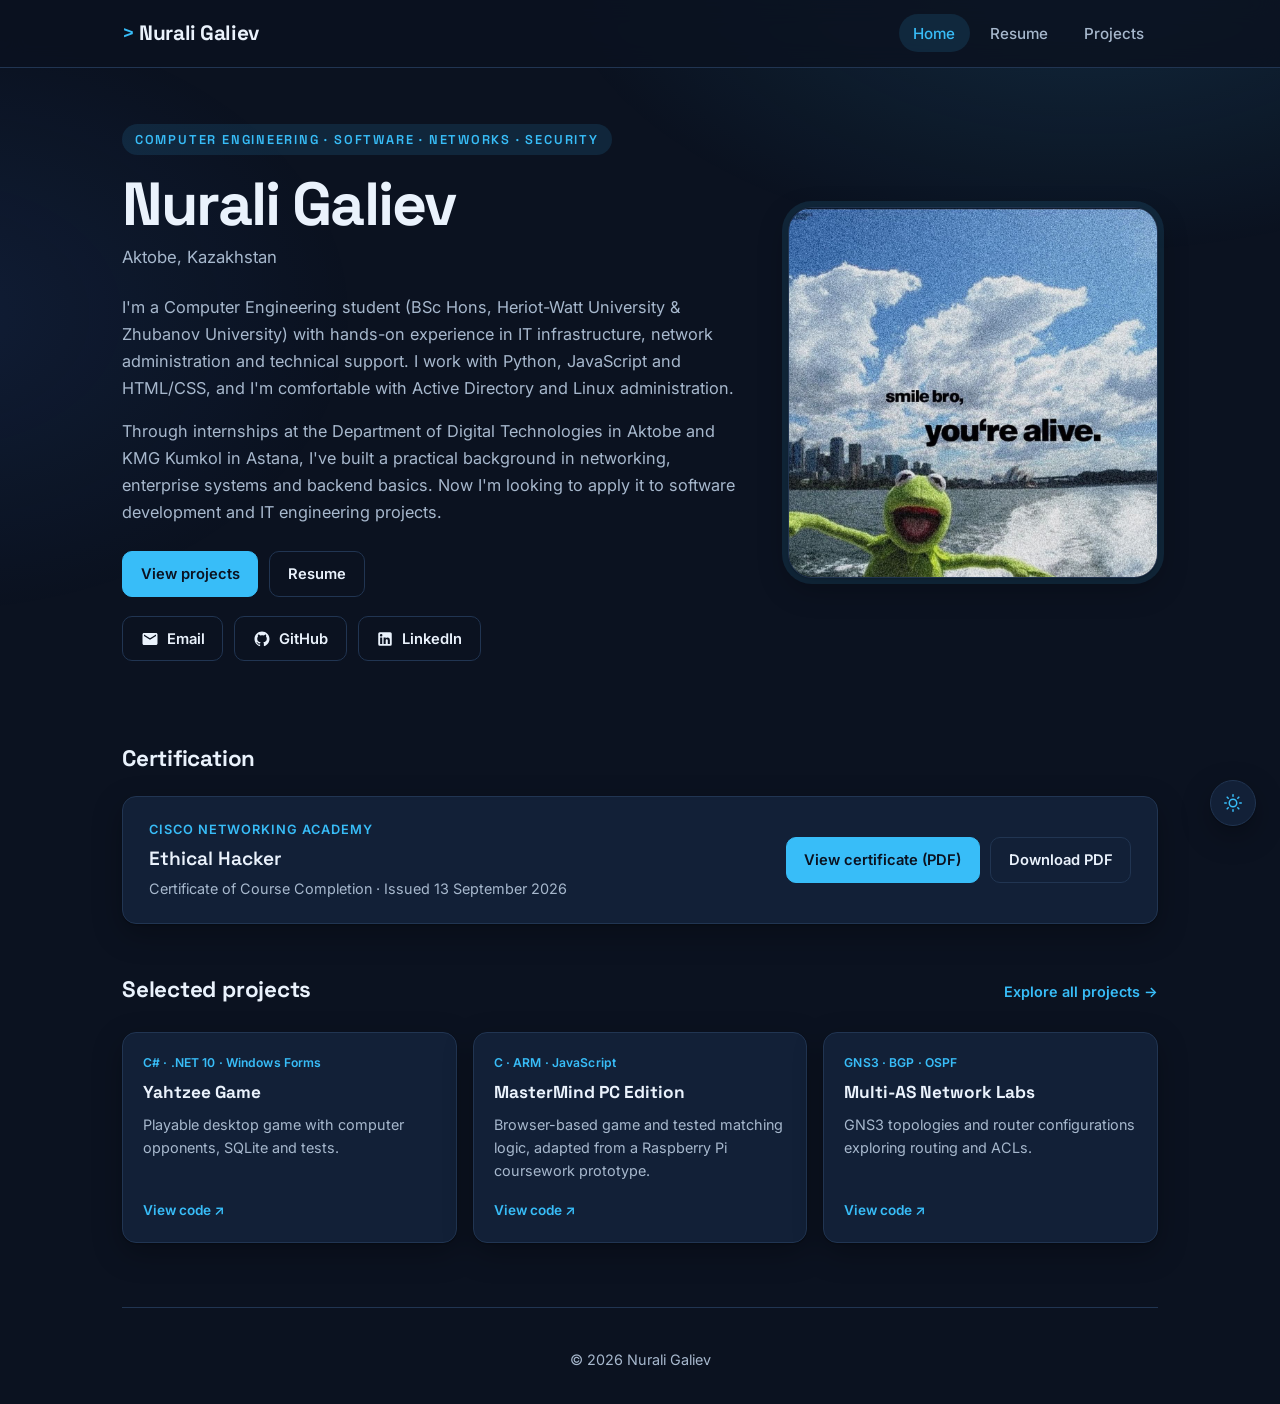
==== commit a28c5059: "Fix certificate access and stale homepage styling" ====
--- a/index.html
+++ b/index.html
@@ -21,7 +21,7 @@
     <link href="https://fonts.googleapis.com/css2?family=Inter:wght@400;500;600&family=Space+Grotesk:wght@500;600;700&display=swap" rel="stylesheet">
 
     <link rel="stylesheet" href="assets/css/main.css">
-    <link rel="stylesheet" href="assets/css/home.css">
+    <link rel="stylesheet" href="assets/css/home-v2.css">
 </head>
 
 <body>
@@ -107,7 +107,10 @@
                     <div class="cert-name">Ethical Hacker</div>
                     <div class="cert-meta">Certificate of Course Completion · Issued 13 September 2026</div>
                 </div>
-                <a href="assets/certificates/Cisco_NetAcad_Ethical_Hacker_2026.pdf" class="cta-link secondary" target="_blank" rel="noopener noreferrer">View certificate (PDF)</a>
+                <div class="cert-actions">
+                    <a href="assets/certificates/Cisco_NetAcad_Ethical_Hacker_2026.pdf" class="cta-link" target="_blank" rel="noopener noreferrer" type="application/pdf">View certificate (PDF)</a>
+                    <a href="assets/certificates/Cisco_NetAcad_Ethical_Hacker_2026.pdf" class="cta-link secondary" download="Cisco_NetAcad_Ethical_Hacker_2026.pdf" type="application/pdf">Download PDF</a>
+                </div>
             </div>
         </section>
 
@@ -149,6 +152,6 @@
 
     <script src="assets/js/main.js"></script>
     <script src="assets/js/dark-mode.js"></script>
-    <script src="assets/js/home.js"></script>
+    <script src="assets/js/home-v2.js"></script>
 </body>
 </html>
--- a/assets/css/home-v2.css
+++ b/assets/css/home-v2.css
@@ -0,0 +1,117 @@
+/* HOME */
+.hero { position: relative; padding: 3rem 0 2rem; }
+.hero-content {
+    display: grid;
+    grid-template-columns: 1.25fr 0.75fr;
+    gap: 3rem;
+    align-items: center;
+}
+.eyebrow {
+    display: inline-block;
+    font-family: var(--font-head);
+    font-size: 0.8rem;
+    font-weight: 600;
+    letter-spacing: 0.14em;
+    text-transform: uppercase;
+    color: var(--accent);
+    background: var(--accent-soft);
+    padding: 0.3rem 0.8rem;
+    border-radius: 999px;
+    margin-bottom: 1.1rem;
+}
+.hero-left h1 {
+    font-family: var(--font-head);
+    font-size: clamp(2.4rem, 5.5vw, 3.8rem);
+    line-height: 1.08;
+    font-weight: 700;
+    letter-spacing: -0.03em;
+    margin-bottom: 0.4rem;
+}
+.subtitle { font-size: 1.05rem; color: var(--muted); margin-bottom: 1.4rem; }
+.summary { color: var(--muted); font-size: 1.02rem; margin-bottom: 1rem; max-width: 62ch; }
+.summary:last-of-type { margin-bottom: 1.6rem; }
+
+.contact-links { display: flex; flex-wrap: wrap; gap: 0.7rem; }
+.contact-links svg { width: 18px; height: 18px; fill: currentColor; flex-shrink: 0; }
+.contact-links a { background: transparent; color: var(--text); border-color: var(--border); }
+.contact-links a:hover { background: var(--accent-soft); border-color: var(--accent); color: var(--accent); }
+
+.hero-actions { display: flex; flex-wrap: wrap; gap: 0.7rem; margin-bottom: 1.2rem; }
+
+.hero-right { display: flex; justify-content: center; align-items: center; }
+.profile-photo {
+    width: 100%;
+    max-width: 380px;
+    aspect-ratio: 1;
+    object-fit: cover;
+    border-radius: 24px;
+    border: 1px solid var(--border);
+    box-shadow: 0 0 0 6px var(--accent-soft), var(--shadow);
+}
+body.dark-mode .profile-photo { filter: brightness(0.95); }
+
+/* Info cards under hero */
+.home-section { position: relative; z-index: 1; margin-top: 3rem; }
+.home-section h2 {
+    font-family: var(--font-head);
+    font-size: 1.4rem;
+    letter-spacing: -0.01em;
+    margin-bottom: 1.1rem;
+}
+.cert-card {
+    display: flex;
+    align-items: center;
+    justify-content: space-between;
+    gap: 1.5rem;
+    flex-wrap: wrap;
+    background: var(--surface);
+    border: 1px solid var(--border);
+    border-radius: var(--radius);
+    padding: 1.4rem 1.6rem;
+    box-shadow: var(--shadow);
+}
+.cert-org { font-size: 0.8rem; color: var(--accent); font-weight: 600; letter-spacing: 0.08em; text-transform: uppercase; }
+.cert-name { font-family: var(--font-head); font-size: 1.2rem; font-weight: 600; margin: 0.15rem 0; }
+.cert-meta { font-size: 0.9rem; color: var(--muted); }
+
+@media (max-width: 900px) {
+    .hero-content { grid-template-columns: 1fr; gap: 2rem; }
+    .hero-right { order: -1; }
+    .profile-photo { max-width: 260px; }
+}
+@media (max-width: 480px) {
+    .hero { padding-top: 1.5rem; }
+    .contact-links a, .hero-actions .cta-link { flex: 1 1 auto; justify-content: center; }
+}
+
+/* Featured projects — consistent with Claude's Modern Tech tokens */
+.home-section-heading { display: flex; align-items: baseline; justify-content: space-between; flex-wrap: wrap; gap: .5rem 1.2rem; margin-bottom: .35rem; }
+.all-projects-link { color: var(--accent); text-decoration: none; font-size: .9rem; font-weight: 600; }
+.all-projects-link:hover { text-decoration: underline; }
+.featured-grid { display: grid; grid-template-columns: repeat(3, minmax(0,1fr)); gap: 1rem; }
+.featured-card { display: flex; flex-direction: column; gap: .5rem; min-width: 0; border: 1px solid var(--border); background: var(--surface); border-radius: var(--radius); box-shadow: var(--shadow); padding: 1.25rem; color: var(--text); text-decoration: none; transition: border-color .2s ease, transform .2s ease; }
+.featured-card:hover { border-color: var(--accent); transform: translateY(-3px); }
+.featured-card strong { font-family: var(--font-head); font-size: 1.08rem; line-height: 1.35; }
+.featured-card > span:not(.featured-tech):not(.featured-action) { color: var(--muted); font-size: .9rem; line-height: 1.6; }
+.featured-tech { color: var(--accent); font-size: .76rem; font-weight: 600; letter-spacing: .01em; }
+.featured-action { margin-top: auto; padding-top: .6rem; color: var(--accent); font-size: .85rem; font-weight: 600; }
+@media (max-width: 900px) { .featured-grid { grid-template-columns: 1fr 1fr; } }
+@media (max-width: 600px) { .featured-grid { grid-template-columns: 1fr; } }
+@media (prefers-reduced-motion: reduce) { .featured-card { transition: none; } .featured-card:hover { transform: none; } }
+
+/* Publication hotfix: certificate controls always remain clickable. */
+#certification { isolation: isolate; }
+#certification .cert-card { position: relative; z-index: 1; }
+#certification .cert-actions {
+    display: flex;
+    flex-wrap: wrap;
+    align-items: center;
+    gap: 0.65rem;
+    position: relative;
+    z-index: 2;
+}
+#certification .cert-actions a { position: relative; z-index: 2; pointer-events: auto; }
+@media (max-width: 600px) {
+    #certification .cert-actions { width: 100%; }
+    #certification .cert-actions a { flex: 1 1 auto; justify-content: center; }
+}
